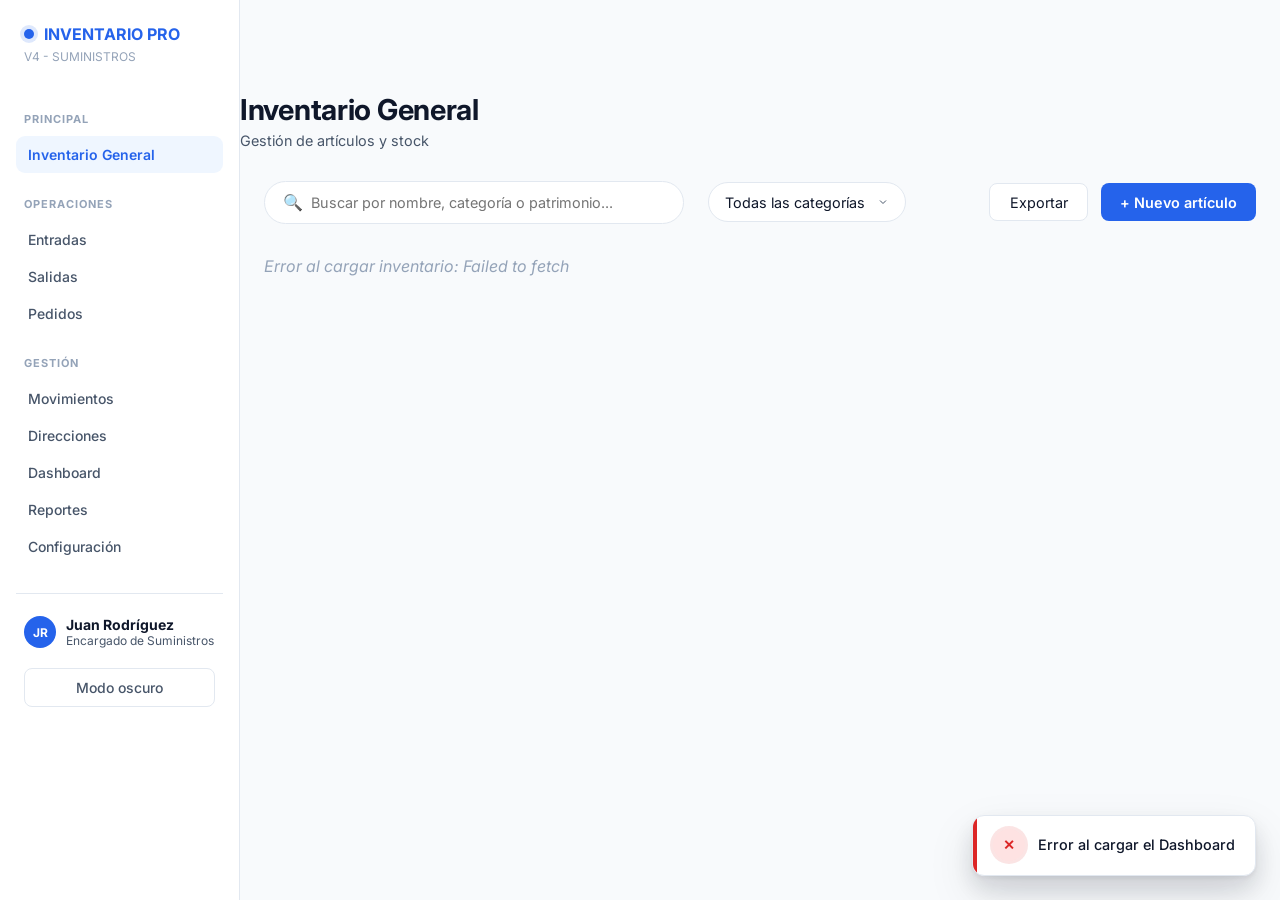
==== frontend/index.html @ d84769f6 "Logica de packs en salidas, pedidos y rediseño del detalle" ====
<!DOCTYPE html>
<html lang="es">
<head>
    <meta charset="UTF-8">
    <meta name="viewport" content="width=device-width, initial-scale=1.0">
    <title>InventarioPro</title>

    <!-- ========================================== -->
    <!-- INVENTARIO PRO — ESTRUCTURA HTML           -->
    <!-- ========================================== -->
    <!-- ÍNDICE DE CONTENIDO:                       -->
    <!-- 01. HEAD — Metadatos, favicon y tema       -->
    <!-- 02. SIDEBAR — Navegación lateral           -->
    <!-- 03. CONTENIDO PRINCIPAL                    -->
    <!-- 04. PÁGINA — Inventario general            -->
    <!-- 05. PÁGINA — Entradas                      -->
    <!-- 06. PÁGINA — Salidas                       -->
    <!-- 07. PÁGINA — Movimientos                   -->
    <!-- 08. PÁGINA — Direcciones                   -->
    <!-- 09. PÁGINA — Dashboard                     -->
    <!-- 10. PÁGINA — Relevamiento                  -->
    <!-- 11. PÁGINA — Pedidos                       -->
    <!-- 12. PÁGINAS — Reportes y configuración     -->
    <!-- 13. TOAST Y CARTEL DE ACCIÓN               -->
    <!-- 14. MODAL — Nueva dirección                -->
    <!-- 15. MODAL — Nuevo artículo                 -->
    <!-- 16. SCRIPTS                                -->
    <!-- ========================================== -->
    
    <!-- ★ Favicon (Cubo con check) -->
    <link rel="icon" href="data:image/svg+xml,<svg xmlns=%22http://www.w3.org/2000/svg%22 viewBox=%220 0 100 100%22><rect width=%22100%22 height=%22100%22 rx=%2220%22 fill=%22%232563eb%22/><path fill=%22%23fff%22 d=%22M50 20l30 17-30 17-30-17zM20 46l27 15.5V87L20 71zM80 46 53 61.5V87l27-16z%22/><path d=%22M41 37l6 6 12-12%22 fill=%22none%22 stroke=%22%232563eb%22 stroke-width=%226%22 stroke-linecap=%22round%22 stroke-linejoin=%22round%22/></svg>">

    <link rel="stylesheet" href="css/style.css">
    <script>
        // Anti-FOUC: aplicar el tema ANTES de que se renderice el body
        (function() {
            try {
                var tema = localStorage.getItem('inventario-tema');
                if (tema !== 'dark' && tema !== 'light') {
                    tema = window.matchMedia('(prefers-color-scheme: dark)').matches ? 'dark' : 'light';
                }
                document.documentElement.setAttribute('data-theme', tema);
            } catch (e) {
                document.documentElement.setAttribute('data-theme', 'light');
            }
        })();
    </script>
    <!-- ═══ MIGAS DE PAN (breadcrumb) — estilos autónomos, usan tus variables si existen ═══ -->
    <style>
        .breadcrumb {
            display: flex;
            align-items: center;
            flex-wrap: wrap;
            gap: 0.45rem;
            font-size: 0.82rem;
            margin-bottom: 0.45rem;
        }
        .breadcrumb a {
            color: var(--accent, #2563eb);
            text-decoration: none;
            font-weight: 600;
            padding: 2px 6px;
            border-radius: 6px;
        }
        .breadcrumb a:hover {
            background: var(--accent-soft, #eff6ff);
            text-decoration: underline;
        }
        .breadcrumb-separador {
            color: var(--text-muted, #94a3b8);
            font-weight: 700;
            user-select: none;
        }
        .breadcrumb-actual {
            color: var(--text-muted, #64748b);
            font-weight: 600;
        }
    </style>
</head>
<body>
<div class="app-layout">

    <!-- ========================================== -->
    <!-- SIDEBAR                                     -->
    <!-- ========================================== -->
    <aside class="sidebar" id="sidebar">
        <div class="sidebar-brand">
            <div class="sidebar-logo">
                <span class="sidebar-logo-dot"></span>
                <span class="sidebar-logo-text">INVENTARIO PRO</span>
            </div>
            <p class="sidebar-version">V4 - SUMINISTROS</p>
        </div>
        <nav class="sidebar-nav">
            <section class="sidebar-nav-group">
                <h2 class="sidebar-section-title">Principal</h2>
                <a href="#" class="sidebar-link is-active" data-page="inventario">Inventario General</a>
            </section>
            <section class="sidebar-nav-group">
                <h2 class="sidebar-section-title">Operaciones</h2>
                <a href="#" class="sidebar-link" data-page="entradas">Entradas</a>
                <a href="#" class="sidebar-link" data-page="salidas">Salidas</a>
                <a href="#" class="sidebar-link" data-page="pedidos">Pedidos</a>
            </section>
            <section class="sidebar-nav-group">
                <h2 class="sidebar-section-title">Gestión</h2>
                <a href="#" class="sidebar-link" data-page="movimientos">Movimientos</a>
                <a href="#" class="sidebar-link" data-page="direcciones">Direcciones</a>
                <a href="#" class="sidebar-link" data-page="dashboard">Dashboard</a>
                <a href="#" class="sidebar-link" data-page="reportes">Reportes</a>
                <a href="#" class="sidebar-link" data-page="configuracion">Configuración</a>
            </section>
        </nav>
        <div class="sidebar-footer">
            <div class="sidebar-user">
                <div class="sidebar-user-avatar">JR</div>
                <div class="sidebar-user-info">
                    <span class="sidebar-user-name">Juan Rodríguez</span>
                    <span class="sidebar-user-role">Encargado de Suministros</span>
                </div>
            </div>
            <button class="theme-toggle" type="button">Modo oscuro</button>
        </div>
    </aside>

    <!-- ========================================== -->
    <!-- CONTENIDO PRINCIPAL                        -->
    <!-- ========================================== -->
    <main class="main-content" style="padding: 0;">

        <!-- ============ PÁGINA: INVENTARIO GENERAL ============ -->
        <div id="pagina-inventario" class="pagina activa">
            <div class="page-header">
                <h1>Inventario General</h1>
                <p class="fecha-hoy">Gestión de artículos y stock</p>
            </div>

            <div style="padding: 0 1.5rem;">
                <div class="toolbar-inventario">
                    <div class="toolbar-left">
                        <div class="buscador-inventario">
                            <span class="icono-buscar">🔍</span>
                            <input type="text" id="inputBusqueda" placeholder="Buscar por nombre, categoría o patrimonio...">
                        </div>
                        <select id="selectUbicacion" class="select-ubicacion">
                            <option value="todos">Todas las categorías</option>
                        </select>
                    </div>
                    <div class="toolbar-right">
                        <button class="btn-exportar" type="button">Exportar</button>
                        <button class="btn-nuevo" type="button">+ Nuevo artículo</button>
                    </div>
                </div>

                <div id="contenedorInventario">
                    <p class="placeholder">Cargando artículos...</p>
                </div>
            </div>
        </div>

        <!-- ============ PÁGINA: ENTRADAS ============ -->
        <div id="pagina-entradas" class="pagina">
            <div class="page-header">
                <div class="breadcrumb">
                    <a href="#" onclick="navegarAPagina('inventario'); return false;">Inventario General</a>
                    <span class="breadcrumb-separador">›</span>
                    <span class="breadcrumb-actual">Entradas</span>
                </div>
                <h1>Entradas de stock</h1>
                <p class="fecha-hoy">Panel de control - <span id="fechaActual"></span></p>
            </div>

            <div class="entradas-wrapper">
                <div class="entradas-form">
                    <h2>Registrar entrada de stock</h2>
                    <form id="formEntrada">
                        <div class="form-group buscador-articulo-group">
                            <label for="inputArticulo">ARTÍCULO *</label>
                            <div class="buscador-wrapper">
                                <input type="text" id="inputArticulo" placeholder="Escribí para buscar..." autocomplete="off" required>
                                <span class="icono-lupa">🔍</span>
                                <ul id="listaArticulosCustom" class="dropdown-lista"></ul>
                            </div>
                            <input type="hidden" id="articuloId" value="">
                        </div>
                        <div class="form-group" id="grupoCantidadEntrada">
                            <div id="avisoPresentacionEntrada" class="aviso-presentacion" hidden>
                                Presentación: <span id="textoPresentacionEntrada"></span>
                            </div>
                            <div class="cantidad-entrada-grid" id="cantidadEntradaGrid">
                                <div id="contenedorPacksEntrada">
                                    <label for="cantidadPacksEntrada" id="labelPacksEntrada">CANTIDAD</label>
                                    <input type="number" id="cantidadPacksEntrada" min="0" value="0">
                                </div>
                                <div>
                                    <label for="cantidadSueltasEntrada">UNIDADES SUELTAS</label>
                                    <input type="number" id="cantidadSueltasEntrada" min="0" value="0">
                                </div>
                            </div>
                            <div id="recuadroCalculoEntrada" class="recuadro-calculo-cantidad">
                                <div class="recuadro-calculo-etiqueta">Total a ingresar al stock</div>
                                <div class="recuadro-calculo-total" id="textoCalculoEntrada">0 unidades</div>
                                <div class="recuadro-calculo-stock" id="textoStockFuturoEntrada">Stock actual: 0 → 0</div>
                            </div>
                            <input type="hidden" id="cantidad" value="0">
                        </div>
                        <div class="form-group">
                            <label for="fechaEntrada">FECHA *</label>
                            <input type="date" id="fechaEntrada" required>
                        </div>
                        <div class="form-group">
    <label for="proveedor">PROVEEDOR</label>
    <input type="text" id="proveedor" placeholder="Nombre del proveedor">
</div>

<div class="form-group">
    <label for="factura">N° FACTURA / REMITO PROVEEDOR</label>
    <input type="text" id="factura" placeholder="Ej: FAC-00234">
</div>

<div class="form-group">
    <label for="tipoCompra">TIPO DE ORDEN DE COMPRA</label>
    <input type="text" id="tipoCompra" placeholder="Ej: Orden de Compra, Compra Directa...">
</div>
                        <div class="form-group">
                            <label for="observaciones">OBSERVACIONES</label>
                            <textarea id="observaciones" rows="3" placeholder="Notas adicionales..."></textarea>
                        </div>
                        <div class="form-group">
                            <label for="registradoPor">REGISTRADO POR *</label>
                            <input type="text" id="registradoPor" value="Samuel Steves" required>
                        </div>
                        <button type="submit" class="btn-submit" id="btnRegistrar">Registrar entrada</button>
                    </form>
                </div>

                <div class="entradas-sidebar">
                    <div class="vista-previa">
                        <h3>Artículo seleccionado</h3>
                        <div id="vistaPreviaContenido">
                            <p class="placeholder">Seleccioná un artículo para ver su stock actual</p>
                        </div>
                    </div>
                    <div class="ultimas-entradas">
                        <h3>Últimas entradas</h3>
                        <div id="ultimasEntradasContenido">
                            <p class="placeholder">Cargando...</p>
                        </div>
                    </div>
                </div>
            </div>
        </div>

        <!-- ============ PÁGINA: SALIDAS ============ -->
        <div id="pagina-salidas" class="pagina">
            <div class="page-header">
                <div class="breadcrumb">
                    <a href="#" onclick="navegarAPagina('inventario'); return false;">Inventario General</a>
                    <span class="breadcrumb-separador">›</span>
                    <span class="breadcrumb-actual">Salidas</span>
                </div>
                <h1>Salidas de stock</h1>
                <p class="fecha-hoy">Panel de control - <span id="fechaActualSalidas"></span></p>
            </div>

            <div class="salidas-wrapper">
                <div class="salidas-form">
                    <h2>Registrar salida de stock</h2>
                    <form id="formSalida">
                        <div class="form-group buscador-articulo-group">
                            <label for="inputArticuloSalida">ARTÍCULO *</label>
                            <div class="buscador-wrapper">
                                <input type="text" id="inputArticuloSalida" placeholder="Escribí para buscar..." autocomplete="off" required>
                                <span class="icono-lupa">🔍</span>
                                <ul id="listaArticulosCustomSalida" class="dropdown-lista"></ul>
                            </div>
                            <input type="hidden" id="articuloIdSalida" value="">
                        </div>
                       <div class="form-group" id="grupoCantidadSalida">
    <div id="avisoPresentacionSalida" class="aviso-presentacion" hidden>
        Stock actual: <span id="textoStockActualSalida"></span>
    </div>
    <label for="cantidadUnidadesSalida">CANTIDAD *</label>
    <div style="display: flex; gap: 0.8rem; align-items: center;">
        <input type="number" id="cantidadUnidadesSalida" min="1" value="1" required style="flex: 1;">
        <select id="selectTipoSalida" style="width: auto; min-width: 120px; display: none;">
            <option value="unidad">Unidades</option>
            <option value="pack" id="optPackSalida">Pack</option>
        </select>
    </div>
    <input type="hidden" id="cantidadSalida" value="1">
</div>
                        <div class="form-group">
                            <label for="fechaSalida">FECHA *</label>
                            <input type="date" id="fechaSalida" required>
                        </div>
                        <div class="form-group">
                            <label for="inputDestinoSalida">DESTINO / DIRECCIÓN *</label>
                            <div class="destino-wrapper">
                                <div class="destino-input-wrapper">
                                    <input type="text" id="inputDestinoSalida" placeholder="Buscar dirección..." autocomplete="off" required>
                                    <span class="icono-lupa">🔍</span>
                                    <ul id="listaDestinosCustom" class="dropdown-lista"></ul>
                                </div>
                                <button type="button" class="btn-agregar-direccion" id="btnAgregarDireccion" title="Agregar nueva dirección">
                                    + Nueva
                                </button>
                            </div>
                            <input type="hidden" id="destinoSalida" value="">
                        </div>
                        <div class="form-group">
                            <label for="facturaSalida">N° NOTA / REMITO</label>
                            <input type="text" id="facturaSalida" placeholder="Ej: NOTA-00234">
                        </div>
                        <div class="form-group">
                            <label for="observacionesSalida">OBSERVACIONES</label>
                            <textarea id="observacionesSalida" rows="3" placeholder="Notas adicionales..."></textarea>
                        </div>
                        <div class="form-group">
                            <label for="registradoPorSalida">REGISTRADO POR *</label>
                            <input type="text" id="registradoPorSalida" value="Samuel Steves" required>
                        </div>
                        <button type="submit" class="btn-submit" id="btnRegistrarSalida">Registrar salida</button>
                    </form>
                </div>

                <div class="salidas-sidebar">
                    <div class="vista-previa">
                        <h3>Artículo seleccionado</h3>
                        <div id="vistaPreviaContenidoSalida">
                            <p class="placeholder">Seleccioná un artículo para ver su stock actual</p>
                        </div>
                    </div>
                    <div class="ultimas-salidas">
                        <h3>Últimas salidas</h3>
                        <div id="ultimasSalidasContenido">
                            <p class="placeholder">Cargando...</p>
                        </div>
                    </div>
                </div>
            </div>
        </div>

        <!-- ============ PÁGINA: MOVIMIENTOS ============ -->
        <div id="pagina-movimientos" class="pagina">
            <div class="page-header">
                <div class="breadcrumb">
                    <a href="#" onclick="navegarAPagina('inventario'); return false;">Inventario General</a>
                    <span class="breadcrumb-separador">›</span>
                    <span class="breadcrumb-actual">Movimientos</span>
                </div>
                <h1>Movimientos</h1>
                <p class="fecha-hoy">Historial de entradas y salidas</p>
            </div>

            <div style="padding: 0 1.5rem;">

                <div class="toolbar-movimientos">
                    <div class="toolbar-left">
                        <div class="buscador-inventario">
                            <span class="icono-buscar">🔍</span>
                            <input type="text" id="inputBusquedaMov" placeholder="Buscar por artículo, proveedor, destino...">
                        </div>
                        <select id="selectTipoMov" class="select-ubicacion">
                            <option value="todos">Todos</option>
                            <option value="Entrada">Entradas</option>
                            <option value="Salida">Salidas</option>
                        </select>
                    </div>
                    <div class="toolbar-right">
                        <button class="btn-exportar" id="btnActualizarMov" type="button">🔄 Actualizar</button>
                    </div>
                </div>

                <div id="contenedorMovimientos">
                    <p class="placeholder">Cargando movimientos...</p>
                </div>
            </div>
        </div>

        <!-- ============ PÁGINA: DIRECCIONES ============ -->
        <div id="pagina-direcciones" class="pagina">
            <div class="page-header">
                <div class="breadcrumb">
                    <a href="#" onclick="navegarAPagina('inventario'); return false;">Inventario General</a>
                    <span class="breadcrumb-separador">›</span>
                    <span class="breadcrumb-actual">Direcciones</span>
                </div>
                <h1>Direcciones</h1>
                <p class="fecha-hoy">Destinos que más reciben - <span id="fechaActualDirecciones"></span></p>
            </div>

            <div style="padding: 0 1.5rem;">

                <div class="toolbar-inventario">
                    <div class="toolbar-left">
                        <div class="buscador-inventario">
                            <span class="icono-buscar">🔍</span>
                            <input type="text" id="inputBusquedaDireccion" placeholder="Buscar dirección...">
                        </div>
                        <select id="selectPeriodoDireccion" class="select-ubicacion">
                            <option value="todo">Todo el historial</option>
                            <option value="30dias">Últimos 30 días</option>
                            <option value="3meses">Últimos 3 meses</option>
                            <option value="6meses">Últimos 6 meses</option>
                            <option value="año">Último año</option>
                        </select>
                    </div>
                </div>

                <div class="estadistica-seccion">
                    <h2 class="estadistica-titulo">Ranking Top 10 direcciones</h2>
                    <div id="contenedorRankingDirecciones">
                        <p class="placeholder">Cargando ranking...</p>
                    </div>
                </div>

                <div class="estadistica-seccion" style="margin-top: 2rem;">
                    <h2 class="estadistica-titulo">Detalle por dirección</h2>
                    <p style="color: var(--text-muted); font-size: 0.85rem; margin-bottom: 1rem;">
                        Hacé clic en una dirección para ver el detalle de los artículos entregados.
                    </p>
                    <div id="contenedorDetalleDirecciones">
                        <p class="placeholder">Seleccioná una dirección del ranking</p>
                    </div>
                </div>

            </div>
        </div>

        <!-- ============ PÁGINA: DASHBOARD ============ -->
        <div id="pagina-dashboard" class="pagina">
            <div class="page-header">
                <div class="breadcrumb">
                    <a href="#" onclick="navegarAPagina('inventario'); return false;">Inventario General</a>
                    <span class="breadcrumb-separador">›</span>
                    <span class="breadcrumb-actual">Dashboard</span>
                </div>
                <h1>Dashboard</h1>
                <p class="fecha-hoy">Panel de control - <span id="fechaActualDashboard"></span></p>
            </div>

            <div style="padding: 0 1.5rem;">

                <div class="dashboard-tarjetas">
                    <div class="dashboard-tarjeta">
                        <div class="dashboard-tarjeta-icono">📦</div>
                        <div class="dashboard-tarjeta-info">
                            <span class="dashboard-tarjeta-label">ARTÍCULOS</span>
                            <span class="dashboard-tarjeta-valor" id="dashTotalArticulos">—</span>
                            <span class="dashboard-tarjeta-sub" id="dashCategorias">—</span>
                        </div>
                    </div>

                    <div class="dashboard-tarjeta">
                        <div class="dashboard-tarjeta-icono">⚠️</div>
                        <div class="dashboard-tarjeta-info">
                            <span class="dashboard-tarjeta-label">STOCK CRÍTICO</span>
                            <span class="dashboard-tarjeta-valor" id="dashCriticos">—</span>
                            <span class="dashboard-tarjeta-sub">Requieren reposición</span>
                        </div>
                    </div>

                    <div class="dashboard-tarjeta">
                        <div class="dashboard-tarjeta-icono">⬆️</div>
                        <div class="dashboard-tarjeta-info">
                            <span class="dashboard-tarjeta-label">ENTRADAS DEL MES</span>
                            <span class="dashboard-tarjeta-valor" id="dashEntradasMes">—</span>
                            <span class="dashboard-tarjeta-sub">Total acumulado</span>
                        </div>
                    </div>

                    <div class="dashboard-tarjeta">
                        <div class="dashboard-tarjeta-icono">⬇️</div>
                        <div class="dashboard-tarjeta-info">
                            <span class="dashboard-tarjeta-label">SALIDAS DEL MES</span>
                            <span class="dashboard-tarjeta-valor" id="dashSalidasMes">—</span>
                            <span class="dashboard-tarjeta-sub">Total acumulado</span>
                        </div>
                    </div>
                </div>

                <div class="estadistica-seccion" style="margin-top: 1.5rem;">
                    <h2 class="estadistica-titulo">Acciones rápidas</h2>
                    <div class="dashboard-acciones">
                        <button class="dashboard-btn-accion" data-nav="entradas">
                            <span class="dashboard-btn-icono">⬆️</span>
                            <span>Nueva entrada</span>
                        </button>
                        <button class="dashboard-btn-accion" data-nav="salidas">
                            <span class="dashboard-btn-icono">⬇️</span>
                            <span>Nueva salida</span>
                        </button>
                        <button class="dashboard-btn-accion" data-nav="pedidos">
                            <span class="dashboard-btn-icono">🛒</span>
                            <span>Nuevo pedido</span>
                        </button>
                        <button class="dashboard-btn-accion" data-nav="relevamiento">
                            <span class="dashboard-btn-icono">📋</span>
                            <span>Relevar</span>
                        </button>
                    </div>
                </div>

                <div class="dashboard-grid-2">
                    <div class="estadistica-seccion">
                        <h2 class="estadistica-titulo">Últimos movimientos del día</h2>
                        <div id="dashUltimosMovimientos">
                            <p class="placeholder">Cargando...</p>
                        </div>
                    </div>

                    <div class="estadistica-seccion">
                        <h2 class="estadistica-titulo">Artículos críticos</h2>
                        <div id="dashArticulosCriticos">
                            <p class="placeholder">Cargando...</p>
                        </div>
                    </div>
                </div>

                <div class="estadistica-seccion" style="margin-top: 1.5rem;">
                    <h2 class="estadistica-titulo">Últimas salidas con remito</h2>
                    <div id="dashSalidasConRemito">
                        <p class="placeholder">Cargando...</p>
                    </div>
                </div>

            </div>
        </div>

        <!-- ============ PÁGINA: RELEVAMIENTO ============ -->
        <div id="pagina-relevamiento" class="pagina">
            <div class="page-header">
                <div class="breadcrumb">
                    <a href="#" onclick="navegarAPagina('inventario'); return false;">Inventario General</a>
                    <span class="breadcrumb-separador">›</span>
                    <span class="breadcrumb-actual">Relevamiento</span>
                </div>
                <h1>Relevamiento de stock</h1>
                <p class="fecha-hoy">Ajuste de inventario físico - <span id="fechaActualRelevamiento"></span></p>
            </div>

            <div class="relevamiento-wrapper">
                <div class="relevamiento-form">
                    <h2>Registrar relevamiento</h2>
                    <form id="formRelevamiento">

                        <div class="form-group buscador-articulo-group">
                            <label for="inputArticuloRelevamiento">ARTÍCULO *</label>
                            <div class="buscador-wrapper">
                                <input type="text" id="inputArticuloRelevamiento" placeholder="Escribí para buscar..." autocomplete="off" required>
                                <span class="icono-lupa">🔍</span>
                                <ul id="listaArticulosCustomRelevamiento" class="dropdown-lista"></ul>
                            </div>
                            <input type="hidden" id="articuloIdRelevamiento" value="">
                        </div>

                        <div class="form-group">
                            <label for="stockSistema">STOCK DEL SISTEMA</label>
                            <input type="text" id="stockSistema" value="—" readonly style="background: var(--bg-hover); cursor: not-allowed;">
                        </div>

                        <div class="form-group">
                            <label for="stockReal">STOCK REAL CONTADO *</label>
                            <input type="number" id="stockReal" min="0" value="" placeholder="Ingresá el stock contado físicamente" required>
                        </div>

                        <div class="form-group">
                            <label for="diferencia">DIFERENCIA</label>
                            <input type="text" id="diferencia" value="—" readonly style="background: var(--bg-hover); cursor: not-allowed; font-weight: 700;">
                        </div>

                        <div class="form-group">
                            <label for="observacionesRelevamiento">OBSERVACIÓN</label>
                            <textarea id="observacionesRelevamiento" rows="3" placeholder="Motivo del ajuste (opcional)..."></textarea>
                        </div>

                        <div class="form-group">
                            <label for="registradoPorRelevamiento">REGISTRADO POR *</label>
                            <input type="text" id="registradoPorRelevamiento" value="Samuel Steves" required>
                        </div>

                        <button type="submit" class="btn-submit" id="btnRegistrarRelevamiento">Registrar relevamiento</button>
                    </form>
                </div>

                <div class="relevamiento-sidebar">
                    <div class="vista-previa">
                        <h3>Artículo seleccionado</h3>
                        <div id="vistaPreviaContenidoRelevamiento">
                            <p class="placeholder">Seleccioná un artículo para ver su stock actual</p>
                        </div>
                    </div>
                </div>
            </div>
        </div>

        <!-- ============ PÁGINA: PEDIDOS ============ -->
        <div id="pagina-pedidos" class="pagina">
            <div class="page-header">
                <div class="breadcrumb">
                    <a href="#" onclick="navegarAPagina('inventario'); return false;">Inventario General</a>
                    <span class="breadcrumb-separador">›</span>
                    <span class="breadcrumb-actual">Pedidos</span>
                </div>
                <h1>Pedidos</h1>
                <p class="fecha-hoy">Gestión de pedidos - <span id="fechaActualPedidos"></span></p>
            </div>
            <div class="pedidos-contenido">
                <div class="pedidos-tabs" role="tablist" aria-label="Secciones de pedidos">
                    <button type="button" class="pedidos-tab" id="tabNuevoPedido" role="tab" aria-selected="false" aria-controls="pedidosTabNuevo" data-tab-pedidos="nuevo">Nuevo pedido</button>
                    <button type="button" class="pedidos-tab activo" id="tabSeguimientoPedidos" role="tab" aria-selected="true" aria-controls="pedidosTabSeguimiento" data-tab-pedidos="seguimiento">Hoja de seguimiento</button>
                </div>

                <section id="pedidosTabNuevo" class="pedidos-tab-panel" role="tabpanel" aria-labelledby="tabNuevoPedido" hidden>
                    <div class="pedidos-grid">
                        <div class="pedidos-form">
                            <h2>Datos del pedido</h2>
                            <form id="formPedido">
                                <div class="form-group buscador-articulo-group">
                                    <label for="inputDireccionPedido">DIRECCIÓN SOLICITANTE *</label>
                                    <div class="buscador-wrapper">
                                        <input type="text" id="inputDireccionPedido" placeholder="Buscar dirección..." autocomplete="off" required>
                                        <span class="icono-lupa">🔍</span>
                                        <ul id="listaDireccionesPedido" class="dropdown-lista"></ul>
                                    </div>
                                    <input type="hidden" id="direccionPedido" value="">
                                </div>
                                <div class="form-group">
                                    <label for="directorPedido">SOLICITADO POR</label>
                                    <input type="text" id="directorPedido" placeholder="Nombre del solicitante">
                                </div>
                                <div class="form-group">
                                    <label for="referenciaPedido">REFERENCIA / MOTIVO</label>
                                    <input type="text" id="referenciaPedido" placeholder="Ej: Reposición mensual">
                                </div>
                                <div class="form-group buscador-articulo-group">
                                    <label for="inputArticuloPedido">AGREGAR ARTÍCULO AL CARRITO</label>
                                    <div class="buscador-wrapper">
                                        <input type="text" id="inputArticuloPedido" placeholder="Buscar artículo..." autocomplete="off">
                                        <span class="icono-lupa">🔍</span>
                                        <ul id="listaArticulosPedido" class="dropdown-lista"></ul>
                                    </div>
                                </div>
                                <div id="carritoPedido" class="carrito-contenedor">
                                    <p class="placeholder">El carrito está vacío. Buscá un artículo arriba para agregarlo.</p>
                                </div>
                                <div class="carrito-resumen">
                                    <div class="carrito-total-bloque">
                                        <span class="carrito-total-label">TOTAL DEL PEDIDO</span>
                                        <strong><span id="carritoTotal">0</span> unidades</strong>
                                    </div>
                                    <button type="submit" class="btn-submit" id="btnConfirmarPedido">Confirmar pedido →</button>
                                </div>
                            </form>
                        </div>
                        <aside class="pedidos-sidebar">
                            <div class="estadistica-seccion">
                                <h2 class="estadistica-titulo">Pedidos recientes</h2>
                                <div id="listaPedidosRecientes">
                                    <p class="placeholder">Cargando pedidos...</p>
                                </div>
                            </div>
                        </aside>
                    </div>
                </section>

                <section id="pedidosTabSeguimiento" class="pedidos-tab-panel" role="tabpanel" aria-labelledby="tabSeguimientoPedidos">
                    <div class="pedidos-resumen-tira" aria-live="polite">
                        <div class="pedidos-resumen-item">
                            <span class="pedidos-resumen-label">PEDIDOS PENDIENTES DE HOY</span>
                            <strong id="pedidosPendientesHoy">0</strong>
                            <span>pedidos</span>
                        </div>
                        <div class="pedidos-resumen-item">
                            <span class="pedidos-resumen-label">A LLEVAR HOY</span>
                            <strong id="pedidosUnidadesHoy">0</strong>
                            <span>unidades</span>
                        </div>
                        <div class="pedidos-resumen-item">
                            <span class="pedidos-resumen-label">CONFIRMADOS HOY</span>
                            <strong id="pedidosConfirmadosHoy">0</strong>
                            <span>pedidos</span>
                        </div>
                    </div>

                    <div class="pedidos-filtros">
                        <div class="pedidos-filtros-fecha" role="group" aria-label="Filtrar por fecha">
                            <button type="button" class="pedidos-chip activo" data-filtro-fecha="hoy">Hoy</button>
                            <button type="button" class="pedidos-chip" data-filtro-fecha="semana">Esta semana</button>
                            <button type="button" class="pedidos-chip" data-filtro-fecha="todos">Todos</button>
                        </div>
                        <div class="pedidos-filtros-estado" role="group" aria-label="Filtrar por estado">
                            <button type="button" class="pedidos-chip pedidos-chip-estado" data-filtro-estado="Pendiente">
                                <span class="pedidos-punto pendiente"></span>Pendientes <strong id="contadorPendientes">0</strong>
                            </button>
                            <button type="button" class="pedidos-chip pedidos-chip-estado" data-filtro-estado="Confirmado">
                                <span class="pedidos-punto confirmado"></span>Confirmados hoy <strong id="contadorConfirmadosHoy">0</strong>
                            </button>
                        </div>
                    </div>

                    <div id="contenedorHojaSeguimiento" class="pedidos-hoja-contenedor">
                        <p class="placeholder">Cargando hoja de seguimiento...</p>
                    </div>
                </section>

                <section id="detallePedidoSeccion" class="estadistica-seccion pedidos-detalle-seccion" hidden>
                    <h2 class="estadistica-titulo">Detalle del pedido</h2>
                    <div id="detallePedido">
                        <p class="placeholder">Seleccioná un pedido para ver el detalle.</p>
                    </div>
                </section>
            </div>
        </div>
        <!-- ★ FIN PEDIDOS -->

        <!-- Otras páginas (placeholder) -->
        <div id="pagina-reportes" class="pagina">
            <div class="page-header"><h1>Reportes</h1><p class="fecha-hoy">Generación</p></div>
            <p class="placeholder" style="padding:1.5rem;">Próximamente.</p>
        </div>
        <div id="pagina-configuracion" class="pagina">
            <div class="page-header"><h1>Configuración</h1><p class="fecha-hoy">Ajustes</p></div>
            <p class="placeholder" style="padding:1.5rem;">Próximamente.</p>
        </div>

    </main>
</div>

<!-- ========================================== -->
<!-- TOAST - NOTIFICACIÓN FLOTANTE              -->
<!-- ========================================== -->
<div id="toast" class="toast" role="alert" aria-live="polite">
    <div class="toast-icono">✓</div>
    <div class="toast-mensaje"></div>
</div>

<!-- ========================================== -->
<!-- CARTEL DE ACCIÓN                            -->
<!-- ========================================== -->
<div id="cartelAccion" class="cartel-accion" role="status" aria-live="polite">
    <div class="cartel-icono" id="cartelIcono">✓</div>
    <div class="cartel-texto">
        <div class="cartel-titulo" id="cartelTitulo"></div>
        <div class="cartel-subtitulo" id="cartelSubtitulo"></div>
    </div>
    <div class="cartel-progreso"></div>
</div>

<!-- ========================================== -->
<!-- MODAL: AGREGAR NUEVA DIRECCIÓN             -->
<!-- ========================================== -->
<div id="modalNuevaDireccion" class="modal-overlay" style="display: none;">
    <div class="modal-contenido">
        <div class="modal-header">
            <h3>Agregar nueva dirección</h3>
            <button type="button" class="modal-cerrar" id="cerrarModalDireccion">✕</button>
        </div>
        <div class="modal-body">
            <div class="form-group">
                <label for="nuevaDireccionNombre">NOMBRE *</label>
                <input type="text" id="nuevaDireccionNombre" placeholder="Ej: Dirección de Sistemas">
            </div>
            <div class="form-group">
                <label for="nuevaDireccionTipo">TIPO</label>
                <select id="nuevaDireccionTipo">
                    <option value="Dirección">Dirección</option>
                    <option value="Dirección Provincial">Dirección Provincial</option>
                    <option value="Dirección General">Dirección General</option>
                    <option value="Subsecretaría">Subsecretaría</option>
                    <option value="Ministerio">Ministerio</option>
                    <option value="Unidad">Unidad</option>
                </select>
            </div>
            <div class="form-group">
                <label for="nuevaDireccionSuperior">DEPENDENCIA SUPERIOR</label>
                <input type="text" id="nuevaDireccionSuperior" placeholder="Ej: Subsecretaría de Transporte Terrestre">
            </div>
            <p class="modal-error" id="modalDireccionError"></p>
        </div>
        <div class="modal-footer">
            <button type="button" class="btn-cancelar" id="cancelarModalDireccion">Cancelar</button>
            <button type="button" class="btn-guardar" id="guardarModalDireccion">Guardar dirección</button>
        </div>
    </div>
</div>

<!-- ========================================== -->
<!-- MODAL: NUEVO ARTÍCULO                      -->
<!-- ========================================== -->
<div id="modalNuevoArticulo" class="modal-overlay" style="display:none;">
    <div class="modal-contenido">
        <div class="modal-header">
            <h3>Nuevo artículo</h3>
            <button type="button" class="modal-cerrar" id="cerrarModalArticulo">✕</button>
        </div>
        <div class="modal-body">
            <!-- Nombre -->
            <div class="form-group">
                <label for="nuevoArtNombre">NOMBRE *</label>
                <input type="text" id="nuevoArtNombre" placeholder="Ej: Libreta A4">
            </div>

            <!-- Categoría + Emoji -->
            <div style="display:grid; grid-template-columns: 2fr 1fr; gap:1rem;">
                <div class="form-group">
                    <label for="nuevoArtCategoria">CATEGORÍA *</label>
                    <input type="text" id="nuevoArtCategoria" placeholder="Ej: Librería" list="listaCategorias">
                    <datalist id="listaCategorias"></datalist>
                </div>
                <div class="form-group">
                    <label for="nuevoArtImagen">EMOJI</label>
                    <input type="text" id="nuevoArtImagen" value="📦" maxlength="8" style="text-align:center; font-size:1.4rem;">
                </div>
            </div>

            <!-- Presentación -->
            <div style="display:grid; grid-template-columns: 2fr 1fr; gap:1rem;">
                <div class="form-group">
                    <label for="nuevoArtUnidad">UNIDAD DE MEDIDA *</label>
                    <select id="nuevoArtUnidad">
                        <option value="Unidad">Unidad</option>
                        <option value="Caja">Caja</option>
                        <option value="Pack">Pack</option>
                        <option value="Resma">Resma</option>
                        <option value="Frasco">Frasco</option>
                        <option value="Docena">Docena</option>
                    </select>
                </div>
                <div class="form-group">
                    <label for="nuevoArtMultiplicador">MULTIPLICADOR *</label>
                    <input type="number" id="nuevoArtMultiplicador" value="1" min="1">
                </div>
            </div>
            <p id="nuevoArtEquivalencia" style="font-size:0.8rem; color:var(--text-muted); margin-top:-0.8rem; margin-bottom:1rem;">
                1 Unidad = 1 unidad
            </p>

            <!-- Cantidad que ingresa (solo en modo entrada) -->
            <div id="nuevoArtBloqueCantidad">
                <div class="form-group">
                    <label for="nuevoArtCantidad">CANTIDAD QUE INGRESA *</label>
                    <div style="display:flex; align-items:center; gap:0.5rem;">
                        <input type="number" id="nuevoArtCantidad" value="1" min="1" style="flex:1;">
                        <span id="nuevoArtCantidadUnidad" style="color:var(--text-muted); font-size:0.9rem;">unidades</span>
                    </div>
                </div>

                <div id="nuevoArtTotalCaja" style="
                    padding: 0.75rem 1rem;
                    background: var(--accent-soft);
                    border-left: 3px solid var(--accent);
                    border-radius: 6px;
                    margin-bottom: 1.25rem;
                    font-size: 0.9rem;
                    color: var(--text);
                ">
                    <strong>📦 Ingresarán 1 unidad</strong>
                </div>
            </div>

            <!-- Stock mínimos -->
            <div style="display:grid; grid-template-columns: 1fr 1fr; gap:1rem;">
                <div class="form-group">
                    <label for="nuevoArtStockMin">STOCK MÍNIMO</label>
                    <input type="number" id="nuevoArtStockMin" value="0" min="0">
                </div>
                <div class="form-group">
                    <label for="nuevoArtStockCritico">STOCK CRÍTICO</label>
                    <input type="number" id="nuevoArtStockCritico" value="0" min="0">
                </div>
            </div>

            <!-- Observaciones -->
            <div class="form-group">
                <label for="nuevoArtObservaciones">OBSERVACIONES</label>
                <textarea id="nuevoArtObservaciones" rows="2" placeholder="Notas (opcional)..."></textarea>
            </div>

            <!-- Aviso de entrada (solo cuando viene de Entradas) -->
            <div id="nuevoArtAvisoEntrada" style="display:none; padding:0.8rem; background:var(--accent-soft); border-left:3px solid var(--accent); border-radius:6px; margin-top:0.5rem;">
                <p style="font-size:0.82rem; color:var(--text-muted); margin:0;">
                    📦 Al guardar también se registrará la entrada al stock.
                </p>
            </div>

            <p class="modal-error" id="nuevoArtError"></p>
        </div>
        <div class="modal-footer">
            <button type="button" class="btn-cancelar" id="cancelarModalArticulo">Cancelar</button>
            <button type="button" class="btn-guardar" id="guardarModalArticulo">Crear artículo</button>
        </div>
    </div>
</div>

<!-- ================ SCRIPTS ================ -->
<script src="js/Config.js"></script>
<script src="js/services/ApiService.js"></script>
<script src="js/services/ArticulosService.js"></script>
<script src="js/sidebar.js"></script>
<script src="js/script.js"></script>

<!-- Respaldo de navegación para las migas: si tu PASO 1 ya definió
     navegarAPagina() en script.js o sidebar.js, este bloque no pisa nada -->
<script>
    if (typeof window.navegarAPagina !== 'function') {
        window.navegarAPagina = function (pagina) {
            var link = document.querySelector('.sidebar-link[data-page="' + pagina + '"]');
            if (link) { link.click(); }
        };
    }
</script>

</body>
</html>
---- frontend/css/style.css ----
/* ============================================================
   INVENTARIO PRO — HOJA DE ESTILOS
   ============================================================
   ÍNDICE DE CONTENIDO:

   01. FUENTE
   02. RESET
   03. VARIABLES — TEMA CLARO (default)
   03b. VARIABLES — TEMA OSCURO
   04. CUERPO
   05. LAYOUT PRINCIPAL (grid sidebar + contenido)
   06. SIDEBAR (navegación lateral + versión colapsada)
   07. TOPBAR (barra superior)
   08. BOTONES GENERALES
   09. CONTENIDO PRINCIPAL Y PÁGINAS
   10. CABECERA DE PÁGINA
   11. ENTRADAS Y SALIDAS — LAYOUT (2 columnas)
   12. PANELES LATERALES
   13. FORMULARIOS
   14. BUSCADOR DE ARTÍCULOS CON DROPDOWN
   15. BADGES
   16. TABLA DE INVENTARIO GENERAL
   17. BOTONES DE ACCIÓN DE LA TABLA
   18. TOOLBAR DE INVENTARIO
   19. BUSCADOR DE INVENTARIO
   20. SELECT DE CATEGORÍAS
   21. BOTONES DE TOOLBAR
   22. MOVIMIENTOS — COLUMNAS PROPORCIONALES
   23. OVERLAY DEL MENÚ (móvil)
   24. UTILIDADES
   25. RESPONSIVE GENERAL (móvil ≤768px)
   26. TOAST — NOTIFICACIONES FLOTANTES
   27. RELEVAMIENTO — LAYOUT (2 columnas)
   28. MENÚ DESPLEGABLE DE ACCIONES
   29. ESTADÍSTICAS — SECCIONES Y TÍTULOS
   30. DIRECCIONES — RANKING TOP 10
   31. DIRECCIONES — DETALLE (acordeón)
   32. FORMULARIO SALIDAS — Campo Destino
   33. MODAL — Agregar nueva dirección
   34. DASHBOARD — Tarjetas y acciones rápidas
   35. PEDIDOS — Layout, carrito, seguimiento
   36. CARTEL DE ACCIÓN — Confirmaciones grandes
   ============================================================ */

/* =========================================
   01. FUENTE
   ========================================= */
@import url('https://fonts.googleapis.com/css2?family=Inter:wght@400;500;600;700;800&display=swap');

/* =========================================
   02. RESET
   ========================================= */
* {
    margin: 0;
    padding: 0;
    box-sizing: border-box;
}

/* =========================================
   03. VARIABLES — TEMA CLARO (default)
   ========================================= */
:root,
[data-theme="light"] {
    --bg: #f8fafc;
    --bg-card: #ffffff;
    --bg-input: #ffffff;
    --bg-hover: #f1f5f9;
    --border: #e2e8f0;
    --text: #0f172a;
    --text-muted: #475569;
    --text-soft: #94a3b8;

    --accent: #2563eb;
    --accent-hover: #1d4ed8;
    --accent-soft: #eff6ff;
    --accent-border: #bfdbfe;

    --sidebar-bg: #ffffff;
    --sidebar-hover: #f1f5f9;
    --sidebar-active: #2563eb;
    --sidebar-active-bg: #eff6ff;
    --sidebar-text: #0f172a;
    --sidebar-text-muted: #475569;
    --sidebar-border: #e2e8f0;
    --sidebar-btn-bg: #ffffff;

    --shadow-sm: 0 1px 2px rgba(15, 23, 42, .04), 0 1px 3px rgba(15, 23, 42, .06);
    --shadow-md: 0 1px 3px rgba(15, 23, 42, .06), 0 4px 12px rgba(15, 23, 42, .05);

    --space-xs: 0.5rem;
    --space-sm: 0.85rem;
    --space-md: 1.5rem;
    --space-lg: 2rem;
    --space-xl: 2.5rem;

    --radius-sm: 8px;
    --radius-md: 12px;
    --radius-lg: 16px;

    --content-max-width: 1400px;
}

/* =========================================
   03b. VARIABLES — TEMA OSCURO
   ========================================= */
[data-theme="dark"] {
    --bg: #0f172a;
    --bg-card: #1e293b;
    --bg-input: #1e293b;
    --bg-hover: #334155;
    --border: #334155;
    --text: #f1f5f9;
    --text-muted: #cbd5e1;
    --text-soft: #94a3b8;

    --accent: #3b82f6;
    --accent-hover: #2563eb;
    --accent-soft: rgba(59, 130, 246, .15);
    --accent-border: rgba(59, 130, 246, .35);

    --sidebar-bg: #1e293b;
    --sidebar-hover: #334155;
    --sidebar-active: #3b82f6;
    --sidebar-active-bg: rgba(59, 130, 246, .15);
    --sidebar-text: #f1f5f9;
    --sidebar-text-muted: #cbd5e1;
    --sidebar-border: #334155;
    --sidebar-btn-bg: #1e293b;

    --shadow-sm: 0 1px 2px rgba(0, 0, 0, .25), 0 1px 3px rgba(0, 0, 0, .35);
    --shadow-md: 0 1px 3px rgba(0, 0, 0, .30), 0 4px 12px rgba(0, 0, 0, .25);
}

/* =========================================
   04. CUERPO
   ========================================= */
body {
    min-height: 100vh;
    font-family: 'Inter', sans-serif;
    background: var(--bg);
    color: var(--text);
    -webkit-font-smoothing: antialiased;
}

/* =========================================
   05. LAYOUT PRINCIPAL
   ========================================= */
.app-layout {
    display: grid;
    grid-template-columns: 240px minmax(0, 1fr);
    grid-template-rows: 92px minmax(0, 1fr);
    grid-template-areas: 'sidebar topbar' 'sidebar main';
    min-height: 100vh;
    transition: grid-template-columns 0.3s ease;
}

.app-layout.sidebar-collapsed {
    grid-template-columns: 70px minmax(0, 1fr);
}

/* =========================================
   06. SIDEBAR
   ========================================= */
.sidebar {
    grid-area: sidebar;
    position: sticky;
    top: 0;
    display: flex;
    flex-direction: column;
    gap: 28px;
    height: 100vh;
    padding: 24px 16px;
    background: var(--sidebar-bg);
    border-right: 1px solid var(--sidebar-border);
    transition: background-color 0.3s, transform 0.3s ease, margin-left 0.3s ease;
}

.sidebar.hidden {
    transform: translateX(-100%);
    margin-left: -240px;
}

.sidebar-logo {
    display: flex;
    align-items: center;
    gap: 10px;
    padding: 0 8px;
}

.sidebar-logo-dot {
    width: 10px;
    height: 10px;
    border-radius: 50%;
    background: var(--accent);
    box-shadow: 0 0 0 4px rgba(37, 99, 235, .15);
    flex-shrink: 0;
}

.sidebar-logo-text {
    font-size: 16px;
    font-weight: 700;
    color: var(--accent);
    white-space: nowrap;
}

.sidebar-version {
    color: var(--text-soft);
    font-size: 12px;
    margin-top: 5px;
    padding: 0 8px;
}

.sidebar-section-title {
    color: var(--text-soft);
    font-size: 11px;
    font-weight: 700;
    text-transform: uppercase;
    letter-spacing: 1px;
    padding: 20px 8px 10px 8px;
    margin: 0;
    white-space: nowrap;
}

.sidebar-nav {
    display: flex;
    flex-direction: column;
    gap: 4px;
    overflow-y: auto;
}

.sidebar-link {
    display: flex;
    align-items: center;
    gap: 12px;
    padding: 10px 12px;
    color: var(--sidebar-text-muted);
    border-radius: 9px;
    font-size: 14px;
    font-weight: 500;
    text-decoration: none;
    white-space: nowrap;
    transition: background 0.2s, color 0.2s;
}

.sidebar-link:hover {
    background: var(--sidebar-hover);
    color: var(--text);
}

.sidebar-link.is-active {
    background: var(--sidebar-active-bg);
    color: var(--accent);
    font-weight: 600;
}

.sidebar-footer {
    padding-top: 12px;
    border-top: 1px solid var(--sidebar-border);
}

.sidebar-user {
    display: flex;
    align-items: center;
    gap: 10px;
    padding: 10px 8px;
}

.sidebar-user-avatar {
    display: flex;
    align-items: center;
    justify-content: center;
    width: 32px;
    height: 32px;
    background: var(--accent);
    color: #ffffff;
    border-radius: 50%;
    font-weight: 700;
    font-size: 12px;
    flex-shrink: 0;
}

.sidebar-user-info {
    display: flex;
    flex-direction: column;
    min-width: 0;
}

.sidebar-user-name {
    font-size: 14px;
    font-weight: 700;
    color: var(--sidebar-text);
    white-space: nowrap;
}

.sidebar-user-role {
    font-size: 12px;
    color: var(--sidebar-text-muted);
    white-space: nowrap;
}

.theme-toggle {
    width: calc(100% - 16px);
    margin: 10px 8px;
    background: var(--sidebar-btn-bg);
    border: 1px solid var(--sidebar-border);
    color: var(--sidebar-text-muted);
    border-radius: 8px;
    padding: 10px 15px;
    display: flex;
    align-items: center;
    justify-content: center;
    gap: 10px;
    cursor: pointer;
    font-weight: 500;
    font-size: 14px;
    font-family: inherit;
    transition: background 0.2s;
}

.theme-toggle:hover {
    background: var(--sidebar-hover);
}

/* Sidebar — versión colapsada (desktop) */
.sidebar.collapsed {
    width: 70px;
    padding: 24px 8px;
}

.sidebar.collapsed .sidebar-logo-text,
.sidebar.collapsed .sidebar-version,
.sidebar.collapsed .sidebar-section-title,
.sidebar.collapsed .sidebar-user-name,
.sidebar.collapsed .sidebar-user-role,
.sidebar.collapsed .theme-toggle span {
    display: none;
}

.sidebar.collapsed .sidebar-logo,
.sidebar.collapsed .sidebar-link,
.sidebar.collapsed .sidebar-user,
.sidebar.collapsed .theme-toggle {
    justify-content: center;
    padding-left: 0;
    padding-right: 0;
    text-align: center;
}

.sidebar.collapsed .sidebar-logo {
    padding: 0;
}

.sidebar.collapsed .theme-toggle {
    width: 100%;
    margin: 10px 0;
}

.sidebar.collapsed .sidebar-link span,
.sidebar.collapsed .sidebar-link {
    font-size: 0 !important;
    padding: 12px 0 !important;
    justify-content: center !important;
}

.sidebar.collapsed .sidebar-link {
    width: 100%;
    display: flex;
    align-items: center;
}

.sidebar.collapsed .sidebar-link svg {
    margin: 0 auto;
    display: block;
}

.sidebar.collapsed .sidebar-user-info,
.sidebar.collapsed .theme-toggle span {
    display: none !important;
}

.sidebar .topbar-menu-btn {
    align-self: flex-end;
    margin: -6px 0 -18px;
}

.sidebar.collapsed .topbar-menu-btn {
    align-self: center;
    margin: 0;
}

/* =========================================
   07. TOPBAR
   ========================================= */
.topbar {
    grid-area: topbar;
    position: sticky;
    top: 0;
    z-index: 10;
    display: flex;
    align-items: center;
    gap: 24px;
    padding: 12px 32px;
    background: var(--bg-card);
    border-bottom: 1px solid var(--border);
}

.topbar-menu-btn {
    display: inline-flex !important;
    align-items: center;
    justify-content: center;
    padding: 8px;
    color: var(--text-muted);
    background: none;
    border: 0;
    border-radius: 8px;
    cursor: pointer;
    transition: background 0.2s, color 0.2s;
}

.topbar-menu-btn:hover {
    background: var(--bg-hover);
    color: var(--text);
}

.topbar-title h1 {
    color: var(--text);
    font-size: 17px;
    font-weight: 600;
}

.topbar-title p {
    margin-top: 2px;
    color: var(--text-muted);
    font-size: 12px;
}

.topbar-actions {
    display: flex;
    gap: 10px;
    margin-left: auto;
}

/* =========================================
   08. BOTONES GENERALES
   ========================================= */
.btn {
    padding: 9px 16px;
    border: 1px solid transparent;
    border-radius: 8px;
    font-weight: 500;
    font-size: 13px;
    font-family: inherit;
    cursor: pointer;
    transition: 0.2s;
}

.btn-ghost {
    color: var(--text-muted);
    background: var(--bg-card);
    border-color: var(--border);
}

.btn-ghost:hover {
    color: var(--accent);
    border-color: var(--accent-border);
    background: var(--accent-soft);
}

.btn-primary,
.btn-submit {
    color: #ffffff;
    background: var(--accent);
    border: none;
    border-radius: 8px;
}

.btn-primary:hover,
.btn-submit:hover {
    background: var(--accent-hover);
}

.btn-submit {
    padding: 0.7rem 1.5rem;
    font-weight: 600;
    cursor: pointer;
    width: 100%;
    font-size: 1rem;
    font-family: inherit;
    transition: background 0.2s;
}

.btn-submit:disabled {
    opacity: 0.5;
    cursor: not-allowed;
}

/* =========================================
   09. CONTENIDO PRINCIPAL Y PÁGINAS
   ========================================= */
.main-content {
    grid-area: main;
    padding: var(--space-lg) var(--space-xl);
    width: 100%;
    max-width: 100%;
    overflow-y: auto;
}

.pagina { display: none; }

.pagina.activa {
    display: block;
    max-width: var(--content-max-width);
    margin: 0 auto;
}

/* =========================================
   10. CABECERA DE PÁGINA
   ========================================= */
.page-header {
    margin-bottom: var(--space-lg);
}

.page-header h1 {
    font-size: 1.8rem;
    color: var(--text);
    margin-bottom: 0.3rem;
    font-weight: 700;
    letter-spacing: -0.01em;
}

.page-header .fecha-hoy {
    color: var(--text-muted);
    font-size: 0.9rem;
}

/* =========================================
   11. ENTRADAS Y SALIDAS — LAYOUT
   ========================================= */
.entradas-wrapper,
.salidas-wrapper {
    display: grid;
    grid-template-columns: 2fr 1fr;
    gap: var(--space-lg);
    max-width: 100%;
}

@media (max-width: 992px) {
    .entradas-wrapper,
    .salidas-wrapper {
        grid-template-columns: 1fr;
    }
}

.entradas-form,
.salidas-form {
    background: var(--bg-card);
    padding: var(--space-lg);
    border-radius: var(--radius-lg);
    border: 1px solid var(--border);
    box-shadow: var(--shadow-md);
}

.entradas-form h2,
.salidas-form h2 {
    font-size: 1.5rem;
    font-weight: 700;
    margin-bottom: 1.8rem;
    color: var(--text);
}

.entradas-sidebar,
.salidas-sidebar {
    display: flex;
    flex-direction: column;
    gap: var(--space-md);
}

/* =========================================
   12. PANELES LATERALES
   ========================================= */
.vista-previa,
.ultimas-entradas,
.ultimas-salidas {
    background: var(--bg-card);
    padding: var(--space-md);
    border-radius: var(--radius-lg);
    border: 1px solid var(--border);
    box-shadow: var(--shadow-sm);
}

.vista-previa h3,
.ultimas-entradas h3,
.ultimas-salidas h3 {
    font-size: 0.9rem;
    font-weight: 600;
    color: var(--text-muted);
    margin-bottom: 1rem;
}

.articulo-preview .nombre {
    font-size: 1.3rem;
    font-weight: 700;
    color: var(--text);
}

.articulo-preview .stock-grande {
    font-size: 2.8rem;
    font-weight: 800;
    color: var(--text);
    line-height: 1.2;
}

.articulo-preview .detalle {
    display: flex;
    flex-wrap: wrap;
    align-items: center;
    gap: 0.8rem;
    margin-top: 0.8rem;
}

.lista-entradas,
.lista-salidas {
    list-style: none;
    padding: 0;
    margin: 0;
}

.lista-entradas li,
.lista-salidas li {
    padding: var(--space-sm) 0;
    border-bottom: 1px solid var(--border);
    display: flex;
    flex-direction: column;
    gap: 0.25rem;
}

.lista-entradas li:last-child,
.lista-salidas li:last-child {
    border-bottom: none;
}

.lista-entradas .item-nombre,
.lista-salidas .item-nombre {
    font-weight: 600;
    color: var(--text);
}

.lista-entradas .item-detalle,
.lista-salidas .item-detalle {
    font-size: 0.85rem;
    color: var(--text-muted);
}

.lista-entradas .item-cantidad { font-weight: 700; color: #16a34a; }
.lista-salidas .item-cantidad { font-weight: 700; color: #dc2626; }

/* Cantidades por presentación */
.aviso-presentacion {
    margin-bottom: 12px;
    padding: 9px 12px;
    border-radius: 8px;
    background: var(--accent-soft);
    color: var(--accent);
    font-size: 0.85rem;
    font-weight: 500;
}

.cantidad-entrada-grid {
    position: relative;
    display: grid;
    grid-template-columns: 1fr 1fr;
    align-items: start;
    gap: 14px;
}

.cantidad-entrada-grid:not(.unidad-simple)::after {
    position: absolute;
    top: 43px;
    left: calc(50% - 4px);
    content: '+';
    color: var(--text-muted);
    font-size: 1.1rem;
    font-weight: 700;
    line-height: 1;
}

.cantidad-entrada-grid.unidad-simple {
    grid-template-columns: 1fr;
}

#grupoCantidadEntrada .cantidad-entrada-grid label {
    color: var(--text);
    font-size: 0.75rem;
    font-weight: 700;
}

#grupoCantidadEntrada .cantidad-entrada-grid input {
    min-height: 42px;
    padding: 0.6rem 0.75rem;
    border-radius: 8px;
    font-size: 1.05rem;
    font-weight: 700;
}

#contenedorPacksEntrada:not([hidden])::after,
.cantidad-entrada-grid > div:last-child::after {
    display: block;
    margin-top: 6px;
    color: var(--text-muted);
    font-size: 0.72rem;
    font-weight: 400;
    line-height: 1.25;
}

#contenedorPacksEntrada:not([hidden])::after {
    content: 'Cerradas, sin abrir';
}

.cantidad-entrada-grid > div:last-child::after {
    content: 'Sueltas, de cajas rotas o abiertas';
}

.recuadro-calculo-cantidad {
    margin-top: 16px;
    padding: 16px;
    border: 1px solid var(--accent);
    border-radius: 10px;
    background: var(--accent-soft);
}

.recuadro-calculo-etiqueta {
    color: var(--accent);
    font-size: 0.72rem;
    font-weight: 700;
    text-transform: uppercase;
    letter-spacing: 0.5px;
}

.recuadro-calculo-total {
    margin-top: 0.5rem;
    color: var(--text);
    font-size: 1.15rem;
    font-weight: 600;
    line-height: 1.3;
}

.recuadro-calculo-total .numero-grande {
    color: var(--accent);
    font-size: 2.4rem;
    font-weight: 800;
}

.recuadro-calculo-stock {
    margin-top: 14px;
    padding-top: 12px;
    border-top: 1px solid var(--accent-border);
    color: var(--text-muted);
    font-size: 0.85rem;
}

/* =========================================
   13. FORMULARIOS
   ========================================= */
.form-group {
    margin-bottom: 1.2rem;
}

.form-group label {
    display: block;
    font-weight: 600;
    font-size: 0.75rem;
    text-transform: uppercase;
    letter-spacing: 0.5px;
    color: var(--text-muted);
    margin-bottom: 0.4rem;
}

.form-group input,
.form-group select,
.form-group textarea {
    width: 100%;
    padding: 0.7rem 1rem;
    background: var(--bg-input);
    border: 1px solid var(--border);
    border-radius: 10px;
    color: var(--text);
    font-size: 0.95rem;
    font-family: inherit;
    box-sizing: border-box;
    transition: border-color 0.2s, box-shadow 0.2s;
}

.form-group input:focus,
.form-group select:focus,
.form-group textarea:focus {
    outline: none;
    border-color: var(--accent);
    box-shadow: 0 0 0 3px rgba(37, 99, 235, .12);
}

.form-group textarea { resize: vertical; }

/* =========================================
   14. BUSCADOR DE ARTÍCULOS CON DROPDOWN
   ========================================= */
.buscador-articulo-group .buscador-wrapper {
    position: relative;
}

.buscador-articulo-group .buscador-wrapper input {
    padding-right: 2.5rem;
}

.buscador-wrapper .icono-lupa {
    position: absolute;
    right: 10px;
    top: 50%;
    transform: translateY(-50%);
    color: var(--text-soft);
    pointer-events: none;
}

.dropdown-lista {
    position: absolute;
    top: calc(100% + 4px);
    left: 0;
    width: 100%;
    max-height: 200px;
    overflow-y: auto;
    background: var(--bg-card);
    border: 1px solid var(--border);
    border-radius: 8px;
    box-shadow: var(--shadow-md);
    list-style: none;
    padding: 0;
    margin: 0;
    z-index: 1000;
    display: none;
}

.dropdown-lista.visible { display: block; }

.dropdown-lista li {
    padding: 0.6rem 0.8rem;
    cursor: pointer;
    color: var(--text);
    border-bottom: 1px solid var(--border);
    transition: background 0.15s;
}

.dropdown-lista li:last-child { border-bottom: none; }

.dropdown-lista li:hover,
.dropdown-lista li.seleccionado {
    background: var(--accent-soft);
    color: var(--accent);
}

.dropdown-lista li .id-articulo {
    color: var(--text-muted);
    font-size: 0.75rem;
    margin-left: 0.5rem;
}

/* =========================================
   15. BADGES
   ========================================= */
.badge {
    padding: 0.35rem 0.8rem;
    border-radius: 999px;
    font-size: 0.72rem;
    font-weight: 700;
    text-transform: uppercase;
    letter-spacing: 0.4px;
    display: inline-block;
    line-height: 1.3;
    border: 1px solid transparent;
}

.badge-disponible {
    background: #dcfce7;
    color: #15803d;
    border-color: #bbf7d0;
}

.badge-sin-stock {
    background: #fee2e2;
    color: #b91c1c;
    border-color: #fecaca;
}

.badge-critico {
    background: #ffedd5;
    color: #c2410c;
    border-color: #fed7aa;
}

.badge-bajo {
    background: #fef3c7;
    color: #b45309;
    border-color: #fde68a;
}

.badge-categoria {
    background: var(--bg-hover);
    color: var(--text-muted);
    padding: 0.35rem 0.9rem;
    border-radius: 999px;
    font-size: 0.78rem;
    font-weight: 600;
    display: inline-block;
    border: 1px solid var(--border);
}

/* =========================================
   16. TABLA DE INVENTARIO GENERAL
   ========================================= */
.inventario-tabla-wrapper {
    background: var(--bg-card);
    border: 1px solid var(--border);
    border-radius: var(--radius-md);
    box-shadow: var(--shadow-md);
    margin: var(--space-md) 0;
    overflow-x: auto;
    width: 100%;
}

.inventario-tabla {
    width: 100%;
    min-width: 700px;
    border-collapse: separate;
    border-spacing: 0;
    background: transparent;
}

.inventario-tabla th,
.inventario-tabla td {
    padding: 1rem 1.3rem;
    text-align: left;
    border-bottom: 1px solid var(--border);
    color: var(--text);
    font-size: 0.9rem;
    vertical-align: middle;
}

.inventario-tabla th {
    background: var(--bg-hover);
    font-weight: 700;
    text-transform: uppercase;
    font-size: 0.72rem;
    letter-spacing: 0.6px;
    color: var(--text-muted);
    border-bottom: 1px solid var(--border);
    white-space: nowrap;
}

.inventario-tabla tbody tr { transition: background-color 0.15s ease; }
.inventario-tabla tbody tr:hover td { background: var(--bg-hover); }
.inventario-tabla tbody tr:last-child td { border-bottom: none; }

.inventario-tabla thead th:first-child { border-top-left-radius: 10px; }
.inventario-tabla thead th:last-child { border-top-right-radius: 10px; }
.inventario-tabla tbody tr:last-child td:first-child { border-bottom-left-radius: 10px; }
.inventario-tabla tbody tr:last-child td:last-child { border-bottom-right-radius: 10px; }

.articulo-celda {
    display: flex;
    align-items: center;
    gap: 0.85rem;
    min-width: 200px;
}

.articulo-imagen {
    display: flex;
    align-items: center;
    justify-content: center;
    width: 46px;
    height: 46px;
    border-radius: 10px;
    overflow: hidden;
    background: var(--bg-hover);
    border: 1px solid var(--border);
    flex-shrink: 0;
    transition: background 0.2s, border-color 0.2s;
}

.articulo-imagen:hover {
    background: var(--accent-soft);
    border-color: var(--accent-border);
}

.articulo-imagen img {
    display: block;
    width: 100%;
    height: 100%;
    object-fit: cover;
}

.articulo-imagen-placeholder {
    width: 100%;
    height: 100%;
    display: flex;
    align-items: center;
    justify-content: center;
    font-size: 1.25rem;
    color: var(--text-soft);
}

.articulo-info {
    display: flex;
    flex-direction: column;
    min-width: 0;
}

.articulo-nombre {
    font-weight: 600;
    color: var(--text);
    line-height: 1.35;
}

.articulo-meta {
    font-size: 0.75rem;
    color: var(--text-muted);
}

.emoji-articulo {
    font-size: 1.6rem;
    line-height: 1;
    display: flex;
    align-items: center;
    justify-content: center;
    width: 100%;
    height: 100%;
    user-select: none;
    -webkit-font-smoothing: antialiased;
    text-rendering: optimizeLegibility;
}

.inventario-tabla-wrapper::-webkit-scrollbar { height: 8px; }
.inventario-tabla-wrapper::-webkit-scrollbar-track { background: transparent; }
.inventario-tabla-wrapper::-webkit-scrollbar-thumb {
    background: var(--border);
    border-radius: 999px;
}

/* =========================================
   17. BOTONES DE ACCIÓN DE LA TABLA
   ========================================= */
.btn-accion {
    width: 34px;
    height: 34px;
    display: inline-flex;
    align-items: center;
    justify-content: center;
    padding: 0;
    background: var(--bg-card);
    border: 1px solid var(--border);
    color: var(--text-muted);
    border-radius: var(--radius-sm);
    cursor: pointer;
    font-size: 1rem;
    transition: all 0.2s;
}

.btn-accion:hover {
    background: var(--accent-soft);
    color: var(--accent);
    border-color: var(--accent);
    box-shadow: 0 2px 6px rgba(37, 99, 235, .15);
    transform: translateY(-1px);
}

.btn-accion:focus-visible {
    outline: none;
    box-shadow: 0 0 0 3px rgba(37, 99, 235, .25);
}

.btn-accion:active {
    transform: translateY(0);
}

/* =========================================
   18. TOOLBAR DE INVENTARIO
   ========================================= */
.toolbar-inventario {
    display: flex;
    justify-content: space-between;
    align-items: center;
    gap: var(--space-md);
    margin-bottom: var(--space-lg);
    flex-wrap: wrap;
}

.toolbar-left {
    display: flex;
    gap: var(--space-md);
    align-items: center;
    flex-wrap: wrap;
}

/* =========================================
   19. BUSCADOR DE INVENTARIO
   ========================================= */
.buscador-inventario {
    position: relative;
    display: flex;
    align-items: center;
    background: var(--bg-card);
    border: 1px solid var(--border);
    border-radius: 999px;
    padding: 0.65rem 1.1rem;
    width: 420px;
    max-width: 100%;
    overflow: hidden;
    transition: box-shadow 0.3s ease, border-color 0.3s ease;
}

.buscador-inventario::before {
    content: '';
    position: absolute;
    top: 0;
    left: -100%;
    width: 60%;
    height: 100%;
    background: linear-gradient(
        90deg,
        transparent,
        rgba(37, 99, 235, 0.12),
        rgba(37, 99, 235, 0.25),
        rgba(37, 99, 235, 0.12),
        transparent
    );
    animation: brillo-buscador 3s ease-in-out infinite;
    pointer-events: none;
    z-index: 1;
}

@keyframes brillo-buscador {
    0%   { left: -100%; }
    50%  { left: 100%; }
    100% { left: 100%; }
}

.buscador-inventario input {
    position: relative;
    z-index: 2;
    border: none;
    outline: none;
    background: transparent;
    width: 100%;
    color: var(--text);
    font-size: 0.9rem;
    font-family: inherit;
}

.buscador-inventario .icono-buscar {
    position: relative;
    z-index: 2;
    color: var(--text-soft);
    margin-right: 0.5rem;
}

.buscador-inventario:focus-within {
    border-color: var(--accent);
    box-shadow: 0 0 0 3px rgba(37, 99, 235, .12),
                0 0 20px rgba(37, 99, 235, .18);
}

/* =========================================
   20. SELECT DE CATEGORÍAS
   ========================================= */
.select-ubicacion {
    padding: 0.65rem 2.5rem 0.65rem 1rem;
    border: 1px solid var(--border);
    border-radius: 999px;
    background: var(--bg-card);
    color: var(--text);
    font-size: 0.9rem;
    font-family: inherit;
    cursor: pointer;
    appearance: none;
    background-image: url("data:image/svg+xml,%3Csvg xmlns='http://www.w3.org/2000/svg' width='12' height='12' viewBox='0 0 24 24' fill='none' stroke='%23475569' stroke-width='2'%3E%3Cpolyline points='6 9 12 15 18 9'%3E%3C/polyline%3E%3C/svg%3E");
    background-repeat: no-repeat;
    background-position: right 1rem center;
    transition: border-color 0.2s, box-shadow 0.2s;
}

.select-ubicacion:focus {
    outline: none;
    border-color: var(--accent);
    box-shadow: 0 0 0 3px rgba(37, 99, 235, .12);
}

/* =========================================
   21. BOTONES DE TOOLBAR
   ========================================= */
.toolbar-right { display: flex; gap: 0.8rem; }

.btn-exportar {
    padding: 0.6rem 1.2rem;
    border: 1px solid var(--border);
    background: var(--bg-card);
    color: var(--text);
    border-radius: 8px;
    cursor: pointer;
    font-size: 0.9rem;
    font-family: inherit;
    transition: all 0.2s;
}

.btn-exportar:hover {
    border-color: var(--accent);
    color: var(--accent);
}

.btn-nuevo {
    padding: 0.6rem 1.2rem;
    border: none;
    background: var(--accent);
    color: white;
    border-radius: 8px;
    cursor: pointer;
    font-size: 0.9rem;
    font-weight: 600;
    font-family: inherit;
    transition: background 0.2s;
}

.btn-nuevo:hover { background: var(--accent-hover); }

/* =========================================
   22. MOVIMIENTOS — COLUMNAS PROPORCIONALES
   ========================================= */
#pagina-movimientos .inventario-tabla-wrapper {
    width: 100%;
    max-width: 100%;
    margin-left: auto;
    margin-right: auto;
}

#pagina-movimientos .inventario-tabla {
    min-width: 100%;
    width: 100%;
    table-layout: fixed;
}

#pagina-movimientos .inventario-tabla th {
    padding: 0.85rem 1.1rem;
}

#pagina-movimientos .inventario-tabla td {
    padding: 0.95rem 1.1rem;
    overflow: hidden;
    text-overflow: ellipsis;
}

#pagina-movimientos .inventario-tabla th:nth-child(1),
#pagina-movimientos .inventario-tabla td:nth-child(1) {
    white-space: nowrap;
    width: 15%;
}

#pagina-movimientos .inventario-tabla th:nth-child(2),
#pagina-movimientos .inventario-tabla td:nth-child(2) {
    width: 10%;
}

#pagina-movimientos .inventario-tabla th:nth-child(3),
#pagina-movimientos .inventario-tabla td:nth-child(3) {
    width: 25%;
}

#pagina-movimientos .inventario-tabla th:nth-child(4),
#pagina-movimientos .inventario-tabla td:nth-child(4) {
    width: 10%;
    text-align: center;
}

#pagina-movimientos .inventario-tabla th:nth-child(5),
#pagina-movimientos .inventario-tabla td:nth-child(5) {
    width: 18%;
}

#pagina-movimientos .inventario-tabla th:nth-child(6),
#pagina-movimientos .inventario-tabla td:nth-child(6) {
    width: 22%;
}

/* =========================================
   23. OVERLAY DEL MENÚ (móvil)
   ========================================= */
.sidebar-overlay {
    display: none;
    position: fixed;
    inset: 0;
    background: rgba(15, 23, 42, 0.4);
    z-index: 999;
}

.sidebar-overlay.show { display: block; }

/* =========================================
   24. UTILIDADES
   ========================================= */
.placeholder {
    color: var(--text-soft);
    font-style: italic;
}

/* =========================================
   25. RESPONSIVE GENERAL (móvil ≤768px)
   ========================================= */
@media (max-width: 768px) {
    .app-layout {
        grid-template-columns: 1fr;
        grid-template-rows: auto minmax(0, 1fr);
        grid-template-areas: 'topbar' 'main';
    }

    .sidebar {
        position: fixed;
        top: 0;
        left: 0;
        width: 260px;
        z-index: 1000;
        transform: translateX(-100%);
        transition: transform 0.3s ease;
        box-shadow: 0 0 40px rgba(15, 23, 42, 0.15);
    }

    .sidebar.open { transform: translateX(0); }
    .sidebar.hidden { transform: translateX(-100%); margin-left: 0; }

    .topbar { gap: 16px; padding: 12px 20px; }
    .main-content { padding: var(--space-md); }

    .inventario-tabla th,
    .inventario-tabla td { padding: 0.7rem 0.8rem; }

    #pagina-movimientos .inventario-tabla {
        table-layout: auto;
    }

    .articulo-imagen { width: 38px; height: 38px; }
    .articulo-celda { min-width: 160px; }

    .toolbar-inventario { flex-direction: column; align-items: stretch; }
    .buscador-inventario { width: 100%; }
    .toolbar-right { justify-content: space-between; }

    .entradas-wrapper,
    .salidas-wrapper {
        grid-template-columns: 1fr;
        gap: 1rem;
    }

    .entradas-form,
    .salidas-form { padding: 1.2rem; }
}

/* =========================================
   26. TOAST — NOTIFICACIONES FLOTANTES
   ========================================= */
:root {
    --toast-success: #16a34a;
    --toast-success-bg: #dcfce7;
    --toast-error: #dc2626;
    --toast-error-bg: #fee2e2;

    --toast-shadow:
        0 2px 4px rgba(15, 23, 42, .06),
        0 12px 24px rgba(15, 23, 42, .12),
        0 20px 48px rgba(15, 23, 42, .10);
}

[data-theme="dark"] {
    --toast-shadow:
        0 2px 4px rgba(0, 0, 0, .35),
        0 12px 24px rgba(0, 0, 0, .45),
        0 20px 48px rgba(0, 0, 0, .35);
}

.toast {
    position: fixed;
    right: 24px;
    bottom: 24px;
    bottom: calc(24px + env(safe-area-inset-bottom, 0px));
    z-index: 1200;

    display: flex;
    align-items: center;
    gap: 0.8rem;

    min-width: 280px;
    max-width: 380px;
    padding: var(--space-sm) 1.25rem;

    background: var(--bg-card);
    border: 1px solid var(--border);
    border-radius: var(--radius-md);
    box-shadow: var(--toast-shadow);
    overflow: hidden;

    opacity: 0;
    transform: translateY(20px) scale(0.97);
    pointer-events: none;

    transition:
        opacity 0.25s ease,
        transform 0.3s cubic-bezier(0.4, 0, 1, 1);
}

.toast.visible {
    opacity: 1;
    transform: translateY(0) scale(1);
    pointer-events: auto;

    transition:
        opacity 0.35s ease-out,
        transform 0.45s cubic-bezier(0.16, 1, 0.3, 1);
}

.toast::before {
    content: '';
    position: absolute;
    left: 0;
    top: 0;
    bottom: 0;
    width: 4px;
    background: var(--toast-success);
}

.toast-error::before {
    background: var(--toast-error);
}

.toast-icono {
    display: flex;
    align-items: center;
    justify-content: center;
    flex-shrink: 0;

    width: 32px;
    height: 32px;
    border-radius: 50%;

    font-size: 0.875rem;
    font-weight: 800;
    line-height: 1;

    background: var(--toast-success-bg);
    color: var(--toast-success);
    box-shadow: 0 0 0 3px rgba(22, 163, 74, 0.12);
}

.toast-error .toast-icono {
    background: var(--toast-error-bg);
    color: var(--toast-error);
    box-shadow: 0 0 0 3px rgba(220, 38, 38, 0.12);
}

.toast-mensaje {
    font-size: 0.9rem;
    font-weight: 500;
    line-height: 1.45;
    color: var(--text);
    overflow-wrap: anywhere;
}

.toast::after {
    content: '';
    position: absolute;
    left: 0;
    bottom: 0;
    width: 100%;
    height: 3px;
    background: var(--toast-success);
    transform: scaleX(0);
    transform-origin: left;
}

.toast-error::after {
    background: var(--toast-error);
}

.toast.visible::after {
    animation: toast-progreso 3s linear forwards;
}

@keyframes toast-progreso {
    from { transform: scaleX(1); }
    to   { transform: scaleX(0); }
}

@media (max-width: 768px) {
    .toast {
        left: 16px;
        right: 16px;
        bottom: 16px;
        bottom: calc(16px + env(safe-area-inset-bottom, 0px));
        min-width: 0;
        max-width: none;
    }
}

@media (prefers-reduced-motion: reduce) {
    .toast,
    .toast.visible {
        transition: opacity 0.2s ease;
        transform: none;
    }

    .toast.visible::after {
        animation: none;
    }
}

/* =========================================
   27. RELEVAMIENTO — LAYOUT
   ========================================= */
.relevamiento-wrapper {
    display: grid;
    grid-template-columns: 2fr 1fr;
    gap: var(--space-lg);
    max-width: 100%;
}

@media (max-width: 992px) {
    .relevamiento-wrapper {
        grid-template-columns: 1fr;
    }
}

.relevamiento-form {
    background: var(--bg-card);
    padding: var(--space-lg);
    border-radius: var(--radius-lg);
    border: 1px solid var(--border);
    box-shadow: var(--shadow-md);
}

.relevamiento-form h2 {
    font-size: 1.5rem;
    font-weight: 700;
    margin-bottom: 1.8rem;
    color: var(--text);
}

.relevamiento-sidebar {
    display: flex;
    flex-direction: column;
    gap: var(--space-md);
}

@media (max-width: 768px) {
    .relevamiento-wrapper {
        gap: 1rem;
    }
    .relevamiento-form {
        padding: 1.2rem;
    }
}

/* =========================================
   28. MENÚ DESPLEGABLE DE ACCIONES
   ========================================= */
.acciones-celda {
    position: relative;
    display: inline-block;
}

.btn-menu {
    font-size: 0.9rem;
    line-height: 1;
    color: var(--text-muted);
    border-color: var(--border);
}

.btn-menu:hover {
    background: var(--accent-soft);
    color: var(--accent);
    border-color: var(--accent);
}

.menu-desplegable {
    position: absolute;
    top: calc(100% + 4px);
    right: 0;
    min-width: 180px;
    background: var(--bg-card);
    border: 1px solid var(--border);
    border-radius: 10px;
    box-shadow: var(--shadow-md);
    padding: 0.4rem;
    z-index: 100;
    display: none;
}

.menu-desplegable.visible {
    display: block;
}

.menu-item {
    display: flex;
    align-items: center;
    gap: 0.6rem;
    width: 100%;
    padding: 0.6rem 0.8rem;
    background: transparent;
    border: none;
    border-radius: 6px;
    cursor: pointer;
    font-size: 0.9rem;
    font-family: inherit;
    color: var(--text);
    text-align: left;
    transition: background 0.15s;
}

.menu-item:hover {
    background: var(--accent-soft);
    color: var(--accent);
}

.menu-item-icono {
    font-size: 1rem;
    line-height: 1;
}

.menu-item-texto {
    font-weight: 500;
}

/* =========================================
   29. ESTADÍSTICAS — SECCIONES Y TÍTULOS
   ========================================= */
.estadistica-seccion {
    background: var(--bg-card);
    border: 1px solid var(--border);
    border-radius: var(--radius-md);
    padding: var(--space-md);
    box-shadow: var(--shadow-sm);
}

.estadistica-titulo {
    font-size: 1.1rem;
    font-weight: 700;
    color: var(--text);
    margin-bottom: 1rem;
    padding-bottom: 0.5rem;
    border-bottom: 1px solid var(--border);
}

/* =========================================
   30. DIRECCIONES — RANKING TOP 10
   ========================================= */
.ranking-tabla {
    width: 100%;
    border-collapse: separate;
    border-spacing: 0;
}

.ranking-tabla thead th {
    text-align: left;
    padding: 0.6rem 1rem;
    font-size: 0.72rem;
    font-weight: 700;
    text-transform: uppercase;
    letter-spacing: 0.5px;
    color: var(--text-muted);
    border-bottom: 1px solid var(--border);
    background: var(--bg-hover);
}

.ranking-tabla thead th:first-child { border-top-left-radius: 8px; }
.ranking-tabla thead th:last-child { border-top-right-radius: 8px; }

.ranking-tabla tbody tr {
    cursor: pointer;
    transition: background 0.15s;
}

.ranking-tabla tbody tr:hover {
    background: var(--bg-hover);
}

.ranking-tabla tbody tr.activo {
    background: var(--accent-soft);
    box-shadow: inset 3px 0 0 0 var(--accent);
}

.ranking-tabla tbody td {
    padding: 0.75rem 1rem;
    border-bottom: 1px solid var(--border);
    color: var(--text);
    font-size: 0.9rem;
    vertical-align: middle;
}

.ranking-tabla tbody tr:last-child td {
    border-bottom: none;
}

.ranking-numero {
    display: inline-flex;
    align-items: center;
    justify-content: center;
    width: 26px;
    height: 26px;
    border-radius: 50%;
    background: var(--bg-hover);
    color: var(--text-muted);
    font-weight: 700;
    font-size: 0.75rem;
}

.ranking-tabla tbody tr:nth-child(1) .ranking-numero {
    background: #fef3c7;
    color: #b45309;
}

.ranking-tabla tbody tr:nth-child(2) .ranking-numero {
    background: #e5e7eb;
    color: #4b5563;
}

.ranking-tabla tbody tr:nth-child(3) .ranking-numero {
    background: #fed7aa;
    color: #c2410c;
}

.ranking-barra-wrapper {
    display: flex;
    align-items: center;
    gap: 0.8rem;
}

.ranking-barra {
    flex: 1;
    height: 8px;
    background: var(--bg-hover);
    border-radius: 999px;
    overflow: hidden;
    min-width: 80px;
}

.ranking-barra-relleno {
    height: 100%;
    background: linear-gradient(90deg, #3b82f6, #2563eb);
    border-radius: 999px;
    transition: width 0.4s ease;
}

.ranking-valor {
    font-weight: 700;
    color: var(--text);
    font-variant-numeric: tabular-nums;
    min-width: 60px;
    text-align: right;
}

/* =========================================
   31. DIRECCIONES — DETALLE (acordeón)
   ========================================= */
.detalle-direccion {
    border: 1px solid var(--border);
    border-radius: var(--radius-md);
    overflow: hidden;
    margin-bottom: 0.75rem;
}

.detalle-direccion-header {
    display: flex;
    align-items: center;
    justify-content: space-between;
    padding: 0.9rem 1.2rem;
    background: var(--bg-card);
    cursor: pointer;
    transition: background 0.15s;
    user-select: none;
}

.detalle-direccion-header:hover {
    background: var(--bg-hover);
}

.detalle-direccion-header.activo {
    background: var(--accent-soft);
    border-bottom: 1px solid var(--border);
}

.detalle-direccion-nombre {
    display: flex;
    align-items: center;
    gap: 0.8rem;
    font-weight: 600;
    color: var(--text);
}

.detalle-direccion-flecha {
    color: var(--text-muted);
    font-size: 0.8rem;
    transition: transform 0.2s;
}

.detalle-direccion-header.activo .detalle-direccion-flecha {
    transform: rotate(90deg);
}

.detalle-direccion-total {
    font-size: 0.85rem;
    color: var(--text-muted);
    font-weight: 500;
}

.detalle-direccion-body {
    display: none;
    padding: 0;
    background: var(--bg);
}

.detalle-direccion-body.visible {
    display: block;
}

.detalle-articulo-tabla {
    width: 100%;
    border-collapse: collapse;
}

.detalle-articulo-tabla th {
    text-align: left;
    padding: 0.6rem 1.2rem;
    font-size: 0.7rem;
    font-weight: 700;
    text-transform: uppercase;
    letter-spacing: 0.5px;
    color: var(--text-muted);
    border-bottom: 1px solid var(--border);
    background: var(--bg-hover);
}

.detalle-articulo-tabla td {
    padding: 0.6rem 1.2rem;
    font-size: 0.85rem;
    color: var(--text);
    border-bottom: 1px solid var(--border);
}

.detalle-articulo-tabla tr:last-child td {
    border-bottom: none;
}

/* =========================================
   32. FORMULARIO SALIDAS — Campo Destino
   ========================================= */
.destino-wrapper {
    display: flex;
    gap: 0.6rem;
    align-items: flex-start;
}

.destino-input-wrapper {
    position: relative;
    flex: 1;
}

.destino-input-wrapper input {
    width: 100%;
    padding-right: 2.5rem;
}

.destino-input-wrapper .icono-lupa {
    position: absolute;
    right: 10px;
    top: 50%;
    transform: translateY(-50%);
    color: var(--text-soft);
    pointer-events: none;
}

.btn-agregar-direccion {
    display: inline-flex;
    align-items: center;
    justify-content: center;
    padding: 0.7rem 1rem;
    background: var(--bg-card);
    border: 1px solid var(--border);
    color: var(--text-muted);
    border-radius: 10px;
    font-size: 0.85rem;
    font-weight: 600;
    font-family: inherit;
    cursor: pointer;
    white-space: nowrap;
    transition: all 0.2s;
    height: fit-content;
}

.btn-agregar-direccion:hover {
    background: var(--accent-soft);
    color: var(--accent);
    border-color: var(--accent);
}

/* =========================================
   33. MODAL — Agregar nueva dirección
   ========================================= */
.modal-overlay {
    position: fixed;
    inset: 0;
    background: rgba(15, 23, 42, 0.5);
    z-index: 2000;
    display: flex;
    align-items: center;
    justify-content: center;
    padding: 1rem;
    animation: fadeIn 0.2s ease;
}

@keyframes fadeIn {
    from { opacity: 0; }
    to   { opacity: 1; }
}

.modal-contenido {
    background: var(--bg-card);
    border: 1px solid var(--border);
    border-radius: 16px;
    box-shadow: 0 20px 60px rgba(15, 23, 42, 0.25);
    width: 100%;
    max-width: 500px;
    max-height: 90vh;
    overflow-y: auto;
    animation: slideUp 0.25s ease;
}

@keyframes slideUp {
    from { transform: translateY(20px); opacity: 0; }
    to   { transform: translateY(0); opacity: 1; }
}

.modal-header {
    display: flex;
    align-items: center;
    justify-content: space-between;
    padding: 1.2rem 1.5rem;
    border-bottom: 1px solid var(--border);
}

.modal-header h3 {
    font-size: 1.1rem;
    font-weight: 700;
    color: var(--text);
    margin: 0;
}

.modal-cerrar {
    display: inline-flex;
    align-items: center;
    justify-content: center;
    width: 30px;
    height: 30px;
    border: none;
    background: transparent;
    color: var(--text-muted);
    font-size: 1rem;
    cursor: pointer;
    border-radius: 6px;
    transition: background 0.15s, color 0.15s;
}

.modal-cerrar:hover {
    background: var(--bg-hover);
    color: var(--text);
}

.modal-body {
    padding: 1.5rem;
}

.modal-body .form-group:last-child {
    margin-bottom: 0;
}

.modal-footer {
    display: flex;
    justify-content: flex-end;
    gap: 0.6rem;
    padding: 1rem 1.5rem;
    border-top: 1px solid var(--border);
    background: var(--bg);
    border-bottom-left-radius: 16px;
    border-bottom-right-radius: 16px;
}

.btn-cancelar {
    padding: 0.6rem 1.2rem;
    background: var(--bg-card);
    border: 1px solid var(--border);
    color: var(--text);
    border-radius: 8px;
    font-size: 0.9rem;
    font-family: inherit;
    cursor: pointer;
    transition: all 0.15s;
}

.btn-cancelar:hover {
    background: var(--bg-hover);
}

.btn-guardar {
    padding: 0.6rem 1.2rem;
    background: var(--accent);
    border: none;
    color: white;
    border-radius: 8px;
    font-size: 0.9rem;
    font-weight: 600;
    font-family: inherit;
    cursor: pointer;
    transition: background 0.15s;
}

.btn-guardar:hover {
    background: var(--accent-hover);
}

.btn-guardar:disabled {
    opacity: 0.5;
    cursor: not-allowed;
}

.modal-error {
    color: #dc2626;
    font-size: 0.85rem;
    margin-top: 0.5rem;
    min-height: 1rem;
}

/* =========================================
   34. DASHBOARD
   ========================================= */
.dashboard-tarjetas {
    display: grid;
    grid-template-columns: repeat(4, 1fr);
    gap: 1rem;
    margin-bottom: 0;
}

@media (max-width: 992px) {
    .dashboard-tarjetas {
        grid-template-columns: repeat(2, 1fr);
    }
}

@media (max-width: 600px) {
    .dashboard-tarjetas {
        grid-template-columns: 1fr;
    }
}

.dashboard-tarjeta {
    display: flex;
    align-items: flex-start;
    gap: 1rem;
    background: var(--bg-card);
    border: 1px solid var(--border);
    border-radius: var(--radius-md);
    padding: 1.2rem;
    box-shadow: var(--shadow-sm);
    transition: transform 0.15s, box-shadow 0.15s;
}

.dashboard-tarjeta:hover {
    transform: translateY(-2px);
    box-shadow: var(--shadow-md);
}

.dashboard-tarjeta-icono {
    display: flex;
    align-items: center;
    justify-content: center;
    width: 44px;
    height: 44px;
    border-radius: 12px;
    background: var(--accent-soft);
    font-size: 1.4rem;
    flex-shrink: 0;
}

.dashboard-tarjeta-info {
    display: flex;
    flex-direction: column;
    gap: 0.15rem;
    min-width: 0;
}

.dashboard-tarjeta-label {
    font-size: 0.7rem;
    font-weight: 700;
    text-transform: uppercase;
    letter-spacing: 0.5px;
    color: var(--text-muted);
}

.dashboard-tarjeta-valor {
    font-size: 1.8rem;
    font-weight: 800;
    color: var(--text);
    line-height: 1.1;
    font-variant-numeric: tabular-nums;
}

.dashboard-tarjeta-sub {
    font-size: 0.8rem;
    color: var(--text-muted);
}

.dashboard-acciones {
    display: grid;
    grid-template-columns: repeat(4, 1fr);
    gap: 0.8rem;
}

@media (max-width: 768px) {
    .dashboard-acciones {
        grid-template-columns: repeat(2, 1fr);
    }
}

.dashboard-btn-accion {
    display: flex;
    flex-direction: column;
    align-items: center;
    justify-content: center;
    gap: 0.5rem;
    padding: 1rem;
    background: var(--bg-card);
    border: 1px solid var(--border);
    border-radius: var(--radius-md);
    color: var(--text);
    font-family: inherit;
    font-size: 0.85rem;
    font-weight: 600;
    cursor: pointer;
    transition: all 0.2s;
}

.dashboard-btn-accion:hover {
    background: var(--accent-soft);
    border-color: var(--accent);
    color: var(--accent);
    transform: translateY(-2px);
    box-shadow: 0 4px 12px rgba(37, 99, 235, 0.12);
}

.dashboard-btn-icono {
    font-size: 1.5rem;
    line-height: 1;
}

.dashboard-grid-2 {
    display: grid;
    grid-template-columns: 1fr 1fr;
    gap: 1.5rem;
    margin-top: 1.5rem;
}

@media (max-width: 992px) {
    .dashboard-grid-2 {
        grid-template-columns: 1fr;
    }
}

.dash-mov-lista {
    list-style: none;
    padding: 0;
    margin: 0;
}

.dash-mov-lista li {
    display: flex;
    align-items: center;
    gap: 0.8rem;
    padding: 0.7rem 0;
    border-bottom: 1px solid var(--border);
}

.dash-mov-lista li:last-child {
    border-bottom: none;
}

.dash-mov-icono {
    display: flex;
    align-items: center;
    justify-content: center;
    width: 32px;
    height: 32px;
    border-radius: 8px;
    font-size: 0.9rem;
    flex-shrink: 0;
}

.dash-mov-icono.entrada {
    background: #dcfce7;
    color: #16a34a;
}

.dash-mov-icono.salida {
    background: #fee2e2;
    color: #dc2626;
}

.dash-mov-info {
    flex: 1;
    min-width: 0;
}

.dash-mov-nombre {
    font-weight: 600;
    color: var(--text);
    font-size: 0.9rem;
    white-space: nowrap;
    overflow: hidden;
    text-overflow: ellipsis;
}

.dash-mov-detalle {
    font-size: 0.75rem;
    color: var(--text-muted);
}

.dash-mov-cantidad {
    font-weight: 700;
    font-size: 0.9rem;
    flex-shrink: 0;
}

.dash-mov-cantidad.entrada {
    color: #16a34a;
}

.dash-mov-cantidad.salida {
    color: #dc2626;
}

.dash-critico-lista {
    list-style: none;
    padding: 0;
    margin: 0;
}

.dash-critico-lista li {
    display: flex;
    align-items: center;
    justify-content: space-between;
    gap: 0.8rem;
    padding: 0.7rem 0;
    border-bottom: 1px solid var(--border);
}

.dash-critico-lista li:last-child {
    border-bottom: none;
}

.dash-critico-nombre {
    font-weight: 600;
    color: var(--text);
    font-size: 0.9rem;
    white-space: nowrap;
    overflow: hidden;
    text-overflow: ellipsis;
    flex: 1;
    min-width: 0;
}

.dash-critico-badge {
    padding: 0.2rem 0.6rem;
    border-radius: 999px;
    font-size: 0.7rem;
    font-weight: 700;
    text-transform: uppercase;
    flex-shrink: 0;
}

.dash-critico-badge.sin-stock {
    background: #fee2e2;
    color: #b91c1c;
}

.dash-critico-badge.critico {
    background: #ffedd5;
    color: #c2410c;
}

.dash-remito-tabla {
    width: 100%;
    border-collapse: separate;
    border-spacing: 0;
}

.dash-remito-tabla th {
    text-align: left;
    padding: 0.6rem 0.8rem;
    font-size: 0.7rem;
    font-weight: 700;
    text-transform: uppercase;
    letter-spacing: 0.5px;
    color: var(--text-muted);
    border-bottom: 1px solid var(--border);
    background: var(--bg-hover);
}

.dash-remito-tabla td {
    padding: 0.7rem 0.8rem;
    font-size: 0.85rem;
    color: var(--text);
    border-bottom: 1px solid var(--border);
}

.dash-remito-tabla tr:last-child td {
    border-bottom: none;
}

/* =========================================
   35. PEDIDOS — Layout, carrito, seguimiento
   ========================================= */
.pedidos-contenido { padding: 0 1.5rem 1.5rem; }

.pedidos-tabs {
    display: flex;
    gap: .5rem;
    border-bottom: 1px solid var(--border);
    margin-bottom: 1.25rem;
}

.pedidos-tab {
    border: 0;
    border-bottom: 3px solid transparent;
    background: transparent;
    color: var(--text-muted);
    padding: .85rem 1.1rem;
    font: inherit;
    font-weight: 700;
    cursor: pointer;
}

.pedidos-tab:hover,
.pedidos-tab.activo { color: var(--accent); }
.pedidos-tab.activo { border-bottom-color: var(--accent); }

.pedidos-tab-panel[hidden],
#detallePedidoSeccion[hidden] { display: none !important; }

.pedidos-grid {
    display: grid;
    grid-template-columns: minmax(0, 1.8fr) minmax(280px, .9fr);
    gap: 1.25rem;
    align-items: start;
}

.pedidos-form,
.pedidos-sidebar .estadistica-seccion,
.pedidos-detalle-seccion {
    background: var(--bg-card);
    border: 1px solid var(--border);
    border-radius: 14px;
    padding: 1.25rem;
    box-shadow: var(--shadow-sm);
}

.pedidos-form h2 {
    margin: 0 0 1.25rem;
    color: var(--text);
    font-size: 1.15rem;
}

.pedidos-sidebar { min-width: 0; }
.pedidos-sidebar .estadistica-titulo { margin-top: 0; }

.pedidos-resumen-tira {
    display: grid;
    grid-template-columns: repeat(3, minmax(0,1fr));
    gap: 1rem;
    padding: 1rem;
    background: var(--bg-card);
    border: 1px solid var(--border);
    border-radius: 14px;
    box-shadow: var(--shadow-sm);
}

.pedidos-resumen-item {
    display: flex;
    flex-direction: column;
    gap: .25rem;
    padding: .25rem .75rem;
    border-right: 1px solid var(--border);
    color: var(--text-muted);
    font-size: .8rem;
}

.pedidos-resumen-item:last-child { border-right: 0; }

.pedidos-resumen-item strong {
    color: var(--text);
    font-size: 1.8rem;
    line-height: 1.1;
    font-variant-numeric: tabular-nums;
}

.pedidos-resumen-label {
    font-size: .68rem;
    font-weight: 800;
    letter-spacing: .06em;
}

.pedidos-filtros {
    display: flex;
    flex-wrap: wrap;
    justify-content: space-between;
    align-items: center;
    gap: .75rem;
    margin: 1rem 0;
}

.pedidos-filtros-fecha,
.pedidos-filtros-estado {
    display: flex;
    flex-wrap: wrap;
    gap: .5rem;
}

.pedidos-chip {
    display: inline-flex;
    align-items: center;
    gap: .45rem;
    border: 1px solid var(--border);
    border-radius: 999px;
    background: var(--bg-card);
    color: var(--text-muted);
    padding: .5rem .8rem;
    font: inherit;
    font-size: .8rem;
    font-weight: 700;
    cursor: pointer;
    transition: .15s ease;
}

.pedidos-chip:hover,
.pedidos-chip.activo {
    color: var(--accent);
    border-color: var(--accent);
    background: var(--bg-hover);
}

.pedidos-chip strong { color: var(--text); }

.pedidos-punto {
    width: .5rem;
    height: .5rem;
    border-radius: 50%;
    background: #f59e0b;
}

.pedidos-punto.confirmado { background: #16a34a; }

.pedidos-hoja-contenedor {
    display: flex;
    flex-direction: column;
    gap: 1rem;
}

.pedidos-grupo-dia {
    overflow: hidden;
    background: var(--bg-card);
    border: 1px solid var(--border);
    border-radius: 14px;
}

.pedidos-grupo-titulo {
    margin: 0;
    padding: .85rem 1rem;
    background: var(--bg-hover);
    color: var(--text);
    font-size: .85rem;
    font-weight: 800;
    letter-spacing: .04em;
}

.pedidos-tabla-seguimiento {
    width: 100%;
    border-collapse: collapse;
}

.pedidos-tabla-seguimiento th {
    padding: .7rem .75rem;
    color: var(--text-muted);
    text-align: left;
    font-size: .67rem;
    letter-spacing: .06em;
    white-space: nowrap;
}

.pedidos-tabla-seguimiento td {
    padding: .75rem;
    border-top: 1px solid var(--border);
    color: var(--text);
    font-size: .82rem;
    vertical-align: middle;
}

.pedidos-tabla-seguimiento tr:hover td { background: var(--bg-hover); }

.pedidos-direccion { display: block; font-weight: 750; }

.pedidos-codigo,
.pedidos-items-resumen,
.pedidos-fecha-hora,
.pedidos-unidades-label {
    display: block;
    margin-top: .2rem;
    color: var(--text-muted);
    font-size: .7rem;
}

.pedidos-items-resumen {
    max-width: 250px;
    line-height: 1.45;
}

.pedidos-unidades {
    display: block;
    font-size: 1.05rem;
    font-weight: 800;
    font-variant-numeric: tabular-nums;
}

.badge-estado.pendiente {
    display: inline-flex;
    padding: .28rem .6rem;
    border-radius: 999px;
    background: #fef3c7;
    color: #b45309;
    font-size: .7rem;
    font-weight: 800;
}

.badge-estado.confirmado {
    display: inline-flex;
    padding: .28rem .6rem;
    border-radius: 999px;
    background: #dcfce7;
    color: #15803d;
    font-size: .7rem;
    font-weight: 800;
}

.pedidos-acciones { display: flex; gap: .35rem; }

.pedidos-acciones-icono {
    display: inline-flex;
    width: 2.2rem;
    height: 2.2rem;
    align-items: center;
    justify-content: center;
    border: 1px solid var(--border);
    border-radius: 8px;
    background: var(--bg-card);
    color: var(--text);
    cursor: pointer;
    font-size: 1rem;
}

.pedidos-acciones-icono:hover {
    background: var(--bg-hover);
    border-color: var(--accent);
}

.pedido-card {
    position: relative;
    padding: .85rem .75rem;
    border-bottom: 1px solid var(--border);
    cursor: pointer;
    transition: background .15s ease;
}

.pedido-card:last-child { border-bottom: 0; }

.pedido-card:hover,
.pedido-card.activo { background: var(--bg-hover); }

.pedido-card-titulo {
    display: block;
    padding-right: 4.2rem;
    color: var(--accent);
    font-weight: 750;
}

.pedido-card-id {
    position: absolute;
    top: .8rem;
    right: .7rem;
    padding: .2rem .4rem;
    border-radius: 6px;
    background: var(--bg-hover);
    color: var(--text-muted);
    font-size: .65rem;
    font-weight: 700;
}

.pedido-card-subtitulo,
.pedido-card-meta {
    display: block;
    margin-top: .3rem;
    color: var(--text-muted);
    font-size: .72rem;
}

.pedido-card-footer {
    display: flex;
    align-items: center;
    justify-content: space-between;
    gap: .5rem;
    margin-top: .55rem;
}

.carrito-item {
    display: grid;
    grid-template-columns: auto minmax(0,1fr) auto auto;
    align-items: center;
    gap: .7rem;
    padding: .8rem .35rem;
    border-bottom: 1px solid var(--border);
}

.carrito-item:last-child { border-bottom: 0; }

.carrito-item-emoji { font-size: 1.4rem; }

.carrito-item-nombre {
    color: var(--text);
    font-weight: 700;
}

.carrito-item-stock {
    display: block;
    margin-top: .2rem;
    color: var(--text-muted);
    font-size: .7rem;
}

.carrito-stepper {
    display: inline-flex;
    align-items: center;
    gap: .4rem;
}

.carrito-cantidad-valor {
    min-width: 1.8rem;
    text-align: center;
    color: var(--text);
    font-weight: 800;
    font-variant-numeric: tabular-nums;
}

.carrito-btn-stepper,
.carrito-btn-quitar {
    display: inline-flex;
    width: 2.5rem;
    height: 2.5rem;
    align-items: center;
    justify-content: center;
    border: 1px solid var(--border);
    border-radius: 9px;
    background: var(--bg-card);
    color: var(--text);
    font: inherit;
    font-size: 1.1rem;
    font-weight: 700;
    cursor: pointer;
}

.carrito-btn-stepper:hover {
    border-color: var(--accent);
    color: var(--accent);
}

.carrito-btn-quitar {
    color: #dc2626;
    font-size: 1rem;
}

.carrito-btn-quitar:hover {
    background: #fef2f2;
    border-color: #fecaca;
}

.carrito-total-bloque {
    display: flex;
    flex-direction: column;
    gap: .25rem;
}

.carrito-total-label {
    color: var(--text-muted);
    font-size: .68rem !important;
    font-weight: 800;
    letter-spacing: .06em;
}

.carrito-total-bloque strong {
    color: var(--text);
    font-size: 1.55rem;
}

.carrito-resumen {
    display: flex;
    align-items: flex-end;
    justify-content: space-between;
    gap: 1rem;
    margin-top: 1rem;
}

.carrito-resumen .btn-submit {
    width: auto;
    min-height: 3rem;
    background: var(--accent);
}

.pedidos-detalle-seccion { margin-top: 1rem; }

@media (max-width: 1050px) {
    .pedidos-tabla-seguimiento { min-width: 850px; }
    .pedidos-grupo-dia { overflow-x: auto; }
}

@media (max-width: 760px) {
    .pedidos-contenido { padding: 0 1rem 1rem; }
    .pedidos-grid { grid-template-columns: 1fr; }
    .pedidos-resumen-tira {
        grid-template-columns: 1fr;
        gap: .35rem;
    }
    .pedidos-resumen-item {
        flex-direction: row;
        align-items: baseline;
        gap: .5rem;
        border-right: 0;
        border-bottom: 1px solid var(--border);
        padding: .65rem .25rem;
    }
    .pedidos-resumen-item:last-child { border-bottom: 0; }
    .pedidos-resumen-item strong {
        margin-left: auto;
        font-size: 1.35rem;
    }
    .pedidos-filtros {
        align-items: stretch;
        flex-direction: column;
    }
    .carrito-item {
        grid-template-columns: auto minmax(0,1fr) auto auto;
        gap: .45rem;
    }
    .carrito-item-stock { grid-column: 2; }
    .carrito-stepper { grid-column: 3; grid-row: 1 / span 2; }
    .carrito-btn-quitar { grid-column: 4; grid-row: 1 / span 2; }
    .carrito-resumen {
        align-items: stretch;
        flex-direction: column;
    }
    .carrito-resumen .btn-submit { width: 100%; }
}

/* =========================================
   36. CARTEL DE ACCIÓN — Confirmaciones grandes
   ========================================= */
:root {
    --cartel-exito: #16a34a;
    --cartel-exito-bg: #dcfce7;
    --cartel-peligro: #dc2626;
    --cartel-peligro-bg: #fee2e2;
    --cartel-info: #2563eb;
    --cartel-info-bg: #eff6ff;
    --cartel-aviso: #ea580c;
    --cartel-aviso-bg: #ffedd5;
    --cartel-shadow:
        0 2px 4px rgba(15, 23, 42, .06),
        0 12px 24px rgba(15, 23, 42, .12),
        0 20px 48px rgba(15, 23, 42, .10);
}

[data-theme="dark"] {
    --cartel-exito-bg: rgba(22, 163, 74, 0.18);
    --cartel-peligro-bg: rgba(220, 38, 38, 0.18);
    --cartel-info-bg: rgba(59, 130, 246, 0.18);
    --cartel-aviso-bg: rgba(234, 88, 12, 0.18);
    --cartel-shadow:
        0 2px 4px rgba(0, 0, 0, .35),
        0 12px 24px rgba(0, 0, 0, .45),
        0 20px 48px rgba(0, 0, 0, .35);
}

.cartel-accion {
    position: fixed;
    left: 50%;
    bottom: 32px;
    transform: translate(-50%, 20px);
    z-index: 1300;

    display: flex;
    align-items: center;
    gap: 1rem;

    width: max-content;
    max-width: 480px;
    padding: 1.1rem 2rem 1.3rem 1.5rem;

    background: var(--bg-card);
    border: 1px solid var(--border);
    border-left: 4px solid var(--cartel-exito);
    border-radius: var(--radius-md);
    box-shadow: var(--cartel-shadow);
    overflow: hidden;

    opacity: 0;
    pointer-events: none;

    transition:
        opacity 0.25s ease,
        transform 0.3s cubic-bezier(0.4, 0, 1, 1);
}

.cartel-accion.visible {
    opacity: 1;
    transform: translate(-50%, 0);
    pointer-events: auto;

    transition:
        opacity 0.35s ease-out,
        transform 0.45s cubic-bezier(0.16, 1, 0.3, 1);
}

.cartel-icono {
    display: flex;
    align-items: center;
    justify-content: center;
    flex-shrink: 0;
    width: 46px;
    height: 46px;
    border-radius: 12px;
    font-size: 1.4rem;
    line-height: 1;
    background: var(--cartel-exito-bg);
}

.cartel-texto {
    display: flex;
    flex-direction: column;
    gap: 0.2rem;
    min-width: 0;
}

.cartel-titulo {
    font-size: 0.85rem;
    font-weight: 800;
    text-transform: uppercase;
    letter-spacing: 0.6px;
    color: var(--text);
}

.cartel-subtitulo {
    font-size: 0.88rem;
    color: var(--text-muted);
    overflow-wrap: anywhere;
}

.cartel-progreso {
    position: absolute;
    left: 0;
    bottom: 0;
    width: 100%;
    height: 3px;
    background: var(--cartel-exito);
    transform: scaleX(0);
    transform-origin: left;
}

.cartel-accion.visible .cartel-progreso {
    animation: cartel-progreso 2.5s linear forwards;
}

@keyframes cartel-progreso {
    from { transform: scaleX(1); }
    to   { transform: scaleX(0); }
}

.cartel-accion.tipo-entrada,
.cartel-accion.tipo-pedido-ok { border-left-color: var(--cartel-exito); }
.cartel-accion.tipo-entrada .cartel-icono,
.cartel-accion.tipo-pedido-ok .cartel-icono { background: var(--cartel-exito-bg); }
.cartel-accion.tipo-entrada .cartel-progreso,
.cartel-accion.tipo-pedido-ok .cartel-progreso { background: var(--cartel-exito); }

.cartel-accion.tipo-salida { border-left-color: var(--cartel-peligro); }
.cartel-accion.tipo-salida .cartel-icono { background: var(--cartel-peligro-bg); }
.cartel-accion.tipo-salida .cartel-progreso { background: var(--cartel-peligro); }

.cartel-accion.tipo-relevamiento { border-left-color: var(--cartel-info); }
.cartel-accion.tipo-relevamiento .cartel-icono { background: var(--cartel-info-bg); }
.cartel-accion.tipo-relevamiento .cartel-progreso { background: var(--cartel-info); }

.cartel-accion.tipo-pedido-cancel { border-left-color: var(--cartel-aviso); }
.cartel-accion.tipo-pedido-cancel .cartel-icono { background: var(--cartel-aviso-bg); }
.cartel-accion.tipo-pedido-cancel .cartel-progreso { background: var(--cartel-aviso); }

@media (max-width: 768px) {
    .cantidad-entrada-grid {
        grid-template-columns: 1fr;
    }

    .cantidad-entrada-grid:not(.unidad-simple)::after {
        display: none;
    }

    .cartel-accion {
        left: 16px;
        right: 16px;
        bottom: 16px;
        transform: translateY(20px);
        width: auto;
        max-width: none;
        min-width: 0;
        padding: 1rem 1.5rem 1.2rem 1.2rem;
    }
    .cartel-accion.visible {
        transform: translateY(0);
    }
}

@media (prefers-reduced-motion: reduce) {
    .cartel-accion {
        transition: opacity 0.2s ease;
    }
    .cartel-accion,
    .cartel-accion.visible {
        transform: translate(-50%, 0);
    }
    .cartel-accion.visible .cartel-progreso {
        animation: none;
    }
}
@media (max-width: 768px) and (prefers-reduced-motion: reduce) {
    .cartel-accion,
    .cartel-accion.visible {
        transform: none;
    }
}
/* =========================================
   MIGAS DE PAN (BREADCRUMBS)
   ========================================= */
.breadcrumb {
    display: flex;
    align-items: center;
    gap: 0.5rem;
    font-size: 0.85rem;
    margin-bottom: 0.8rem;
    font-family: 'Inter', sans-serif;
}

.breadcrumb a {
    color: var(--accent);
    text-decoration: none;
    font-weight: 500;
    transition: color 0.2s;
}

.breadcrumb a:hover {
    color: var(--accent-hover);
    text-decoration: underline;
}

.breadcrumb-separador {
    color: var(--text-soft);
    font-size: 1rem;
}

.breadcrumb-actual {
    color: var(--text-muted);
    font-weight: 600;
}
/* =========================================
   DETALLE DEL PEDIDO - DISEÑO TARJETA
   ========================================= */
.detalle-pedido-card {
    background: var(--bg-card);
    border: 1px solid var(--border);
    border-radius: var(--radius-lg);
    padding: 1.5rem;
    box-shadow: var(--shadow-md);
    margin-bottom: 1.5rem;
}

.detalle-pedido-grid {
    display: grid;
    grid-template-columns: repeat(auto-fit, minmax(200px, 1fr));
    gap: 1.5rem;
    margin-bottom: 1.5rem;
}

.detalle-pedido-item {
    display: flex;
    flex-direction: column;
    gap: 0.3rem;
}

.detalle-pedido-label {
    font-size: 0.7rem;
    font-weight: 700;
    text-transform: uppercase;
    letter-spacing: 0.5px;
    color: var(--text-muted);
}

.detalle-pedido-valor {
    font-size: 1rem;
    font-weight: 600;
    color: var(--text);
    line-height: 1.3;
}

.detalle-pedido-valor.fecha {
    text-transform: capitalize;
    font-weight: 500;
}

.detalle-pedido-acciones {
    display: flex;
    gap: 0.8rem;
    flex-wrap: wrap;
    padding-top: 1.2rem;
    border-top: 1px solid var(--border);
}

/* Botones del detalle */
.btn-detalle {
    padding: 0.6rem 1.2rem;
    border-radius: 8px;
    font-size: 0.85rem;
    font-weight: 600;
    font-family: inherit;
    cursor: pointer;
    transition: all 0.2s;
    border: 1px solid transparent;
    display: inline-flex;
    align-items: center;
    gap: 0.4rem;
}

.btn-detalle.editar {
    background: var(--bg-card);
    border-color: var(--border);
    color: var(--text);
}
.btn-detalle.editar:hover {
    background: var(--bg-hover);
}

.btn-detalle.cancelar {
    background: #fef2f2;
    border-color: #fecaca;
    color: #dc2626;
}
.btn-detalle.cancelar:hover {
    background: #fee2e2;
}

.btn-detalle.primario {
    background: var(--accent);
    color: #ffffff;
    border: none;
}
.btn-detalle.primario:hover {
    background: var(--accent-hover);
}
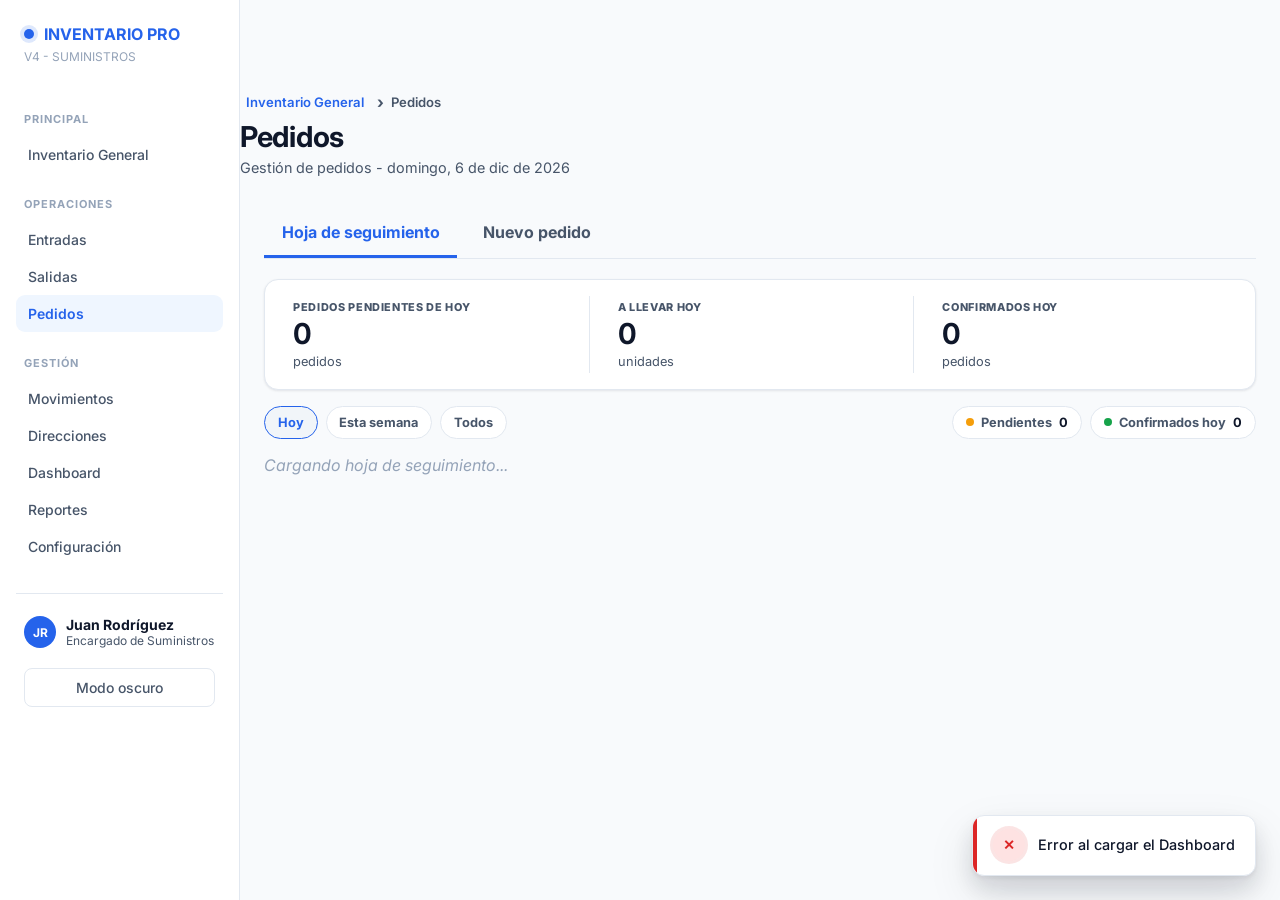
==== commit d6f55d81: "Add modal editar articulo, drag and drop base y orden de pestanas" ====
--- a/frontend/index.html
+++ b/frontend/index.html
@@ -8,31 +8,11 @@
     <!-- ========================================== -->
     <!-- INVENTARIO PRO — ESTRUCTURA HTML           -->
     <!-- ========================================== -->
-    <!-- ÍNDICE DE CONTENIDO:                       -->
-    <!-- 01. HEAD — Metadatos, favicon y tema       -->
-    <!-- 02. SIDEBAR — Navegación lateral           -->
-    <!-- 03. CONTENIDO PRINCIPAL                    -->
-    <!-- 04. PÁGINA — Inventario general            -->
-    <!-- 05. PÁGINA — Entradas                      -->
-    <!-- 06. PÁGINA — Salidas                       -->
-    <!-- 07. PÁGINA — Movimientos                   -->
-    <!-- 08. PÁGINA — Direcciones                   -->
-    <!-- 09. PÁGINA — Dashboard                     -->
-    <!-- 10. PÁGINA — Relevamiento                  -->
-    <!-- 11. PÁGINA — Pedidos                       -->
-    <!-- 12. PÁGINAS — Reportes y configuración     -->
-    <!-- 13. TOAST Y CARTEL DE ACCIÓN               -->
-    <!-- 14. MODAL — Nueva dirección                -->
-    <!-- 15. MODAL — Nuevo artículo                 -->
-    <!-- 16. SCRIPTS                                -->
-    <!-- ========================================== -->
     
-    <!-- ★ Favicon (Cubo con check) -->
     <link rel="icon" href="data:image/svg+xml,<svg xmlns=%22http://www.w3.org/2000/svg%22 viewBox=%220 0 100 100%22><rect width=%22100%22 height=%22100%22 rx=%2220%22 fill=%22%232563eb%22/><path fill=%22%23fff%22 d=%22M50 20l30 17-30 17-30-17zM20 46l27 15.5V87L20 71zM80 46 53 61.5V87l27-16z%22/><path d=%22M41 37l6 6 12-12%22 fill=%22none%22 stroke=%22%232563eb%22 stroke-width=%226%22 stroke-linecap=%22round%22 stroke-linejoin=%22round%22/></svg>">
 
     <link rel="stylesheet" href="css/style.css">
     <script>
-        // Anti-FOUC: aplicar el tema ANTES de que se renderice el body
         (function() {
             try {
                 var tema = localStorage.getItem('inventario-tema');
@@ -45,44 +25,18 @@
             }
         })();
     </script>
-    <!-- ═══ MIGAS DE PAN (breadcrumb) — estilos autónomos, usan tus variables si existen ═══ -->
     <style>
-        .breadcrumb {
-            display: flex;
-            align-items: center;
-            flex-wrap: wrap;
-            gap: 0.45rem;
-            font-size: 0.82rem;
-            margin-bottom: 0.45rem;
-        }
-        .breadcrumb a {
-            color: var(--accent, #2563eb);
-            text-decoration: none;
-            font-weight: 600;
-            padding: 2px 6px;
-            border-radius: 6px;
-        }
-        .breadcrumb a:hover {
-            background: var(--accent-soft, #eff6ff);
-            text-decoration: underline;
-        }
-        .breadcrumb-separador {
-            color: var(--text-muted, #94a3b8);
-            font-weight: 700;
-            user-select: none;
-        }
-        .breadcrumb-actual {
-            color: var(--text-muted, #64748b);
-            font-weight: 600;
-        }
+        .breadcrumb { display: flex; align-items: center; flex-wrap: wrap; gap: 0.45rem; font-size: 0.82rem; margin-bottom: 0.45rem; }
+        .breadcrumb a { color: var(--accent, #2563eb); text-decoration: none; font-weight: 600; padding: 2px 6px; border-radius: 6px; }
+        .breadcrumb a:hover { background: var(--accent-soft, #eff6ff); text-decoration: underline; }
+        .breadcrumb-separador { color: var(--text-muted, #94a3b8); font-weight: 700; user-select: none; }
+        .breadcrumb-actual { color: var(--text-muted, #64748b); font-weight: 600; }
     </style>
 </head>
 <body>
 <div class="app-layout">
 
-    <!-- ========================================== -->
-    <!-- SIDEBAR                                     -->
-    <!-- ========================================== -->
+    <!-- SIDEBAR -->
     <aside class="sidebar" id="sidebar">
         <div class="sidebar-brand">
             <div class="sidebar-logo">
@@ -94,13 +48,15 @@
         <nav class="sidebar-nav">
             <section class="sidebar-nav-group">
                 <h2 class="sidebar-section-title">Principal</h2>
-                <a href="#" class="sidebar-link is-active" data-page="inventario">Inventario General</a>
+                <!-- ★ Cambio: Se sacó is-active de inventario -->
+                <a href="#" class="sidebar-link" data-page="inventario">Inventario General</a>
             </section>
             <section class="sidebar-nav-group">
                 <h2 class="sidebar-section-title">Operaciones</h2>
                 <a href="#" class="sidebar-link" data-page="entradas">Entradas</a>
                 <a href="#" class="sidebar-link" data-page="salidas">Salidas</a>
-                <a href="#" class="sidebar-link" data-page="pedidos">Pedidos</a>
+                <!-- ★ Cambio: Se agregó is-active a pedidos -->
+                <a href="#" class="sidebar-link is-active" data-page="pedidos">Pedidos</a>
             </section>
             <section class="sidebar-nav-group">
                 <h2 class="sidebar-section-title">Gestión</h2>
@@ -123,13 +79,12 @@
         </div>
     </aside>
 
-    <!-- ========================================== -->
-    <!-- CONTENIDO PRINCIPAL                        -->
-    <!-- ========================================== -->
+    <!-- CONTENIDO PRINCIPAL -->
     <main class="main-content" style="padding: 0;">
 
         <!-- ============ PÁGINA: INVENTARIO GENERAL ============ -->
-        <div id="pagina-inventario" class="pagina activa">
+        <!-- ★ Cambio: Se sacó la clase 'activa' -->
+        <div id="pagina-inventario" class="pagina">
             <div class="page-header">
                 <h1>Inventario General</h1>
                 <p class="fecha-hoy">Gestión de artículos y stock</p>
@@ -209,19 +164,17 @@
                             <input type="date" id="fechaEntrada" required>
                         </div>
                         <div class="form-group">
-    <label for="proveedor">PROVEEDOR</label>
-    <input type="text" id="proveedor" placeholder="Nombre del proveedor">
-</div>
-
-<div class="form-group">
-    <label for="factura">N° FACTURA / REMITO PROVEEDOR</label>
-    <input type="text" id="factura" placeholder="Ej: FAC-00234">
-</div>
-
-<div class="form-group">
-    <label for="tipoCompra">TIPO DE ORDEN DE COMPRA</label>
-    <input type="text" id="tipoCompra" placeholder="Ej: Orden de Compra, Compra Directa...">
-</div>
+                            <label for="proveedor">PROVEEDOR</label>
+                            <input type="text" id="proveedor" placeholder="Nombre del proveedor">
+                        </div>
+                        <div class="form-group">
+                            <label for="factura">N° FACTURA / REMITO PROVEEDOR</label>
+                            <input type="text" id="factura" placeholder="Ej: FAC-00234">
+                        </div>
+                        <div class="form-group">
+                            <label for="tipoCompra">TIPO DE ORDEN DE COMPRA</label>
+                            <input type="text" id="tipoCompra" placeholder="Ej: Orden de Compra, Compra Directa...">
+                        </div>
                         <div class="form-group">
                             <label for="observaciones">OBSERVACIONES</label>
                             <textarea id="observaciones" rows="3" placeholder="Notas adicionales..."></textarea>
@@ -277,19 +230,19 @@
                             <input type="hidden" id="articuloIdSalida" value="">
                         </div>
                        <div class="form-group" id="grupoCantidadSalida">
-    <div id="avisoPresentacionSalida" class="aviso-presentacion" hidden>
-        Stock actual: <span id="textoStockActualSalida"></span>
-    </div>
-    <label for="cantidadUnidadesSalida">CANTIDAD *</label>
-    <div style="display: flex; gap: 0.8rem; align-items: center;">
-        <input type="number" id="cantidadUnidadesSalida" min="1" value="1" required style="flex: 1;">
-        <select id="selectTipoSalida" style="width: auto; min-width: 120px; display: none;">
-            <option value="unidad">Unidades</option>
-            <option value="pack" id="optPackSalida">Pack</option>
-        </select>
-    </div>
-    <input type="hidden" id="cantidadSalida" value="1">
-</div>
+                            <div id="avisoPresentacionSalida" class="aviso-presentacion" hidden>
+                                Stock actual: <span id="textoStockActualSalida"></span>
+                            </div>
+                            <label for="cantidadUnidadesSalida">CANTIDAD *</label>
+                            <div style="display: flex; gap: 0.8rem; align-items: center;">
+                                <input type="number" id="cantidadUnidadesSalida" min="1" value="1" required style="flex: 1;">
+                                <select id="selectTipoSalida" style="width: auto; min-width: 120px; display: none;">
+                                    <option value="unidad">Unidades</option>
+                                    <option value="pack" id="optPackSalida">Pack</option>
+                                </select>
+                            </div>
+                            <input type="hidden" id="cantidadSalida" value="1">
+                        </div>
                         <div class="form-group">
                             <label for="fechaSalida">FECHA *</label>
                             <input type="date" id="fechaSalida" required>
@@ -354,7 +307,6 @@
             </div>
 
             <div style="padding: 0 1.5rem;">
-
                 <div class="toolbar-movimientos">
                     <div class="toolbar-left">
                         <div class="buscador-inventario">
@@ -391,7 +343,6 @@
             </div>
 
             <div style="padding: 0 1.5rem;">
-
                 <div class="toolbar-inventario">
                     <div class="toolbar-left">
                         <div class="buscador-inventario">
@@ -424,7 +375,6 @@
                         <p class="placeholder">Seleccioná una dirección del ranking</p>
                     </div>
                 </div>
-
             </div>
         </div>
 
@@ -441,7 +391,6 @@
             </div>
 
             <div style="padding: 0 1.5rem;">
-
                 <div class="dashboard-tarjetas">
                     <div class="dashboard-tarjeta">
                         <div class="dashboard-tarjeta-icono">📦</div>
@@ -524,7 +473,6 @@
                         <p class="placeholder">Cargando...</p>
                     </div>
                 </div>
-
             </div>
         </div>
 
@@ -544,7 +492,6 @@
                 <div class="relevamiento-form">
                     <h2>Registrar relevamiento</h2>
                     <form id="formRelevamiento">
-
                         <div class="form-group buscador-articulo-group">
                             <label for="inputArticuloRelevamiento">ARTÍCULO *</label>
                             <div class="buscador-wrapper">
@@ -596,7 +543,8 @@
         </div>
 
         <!-- ============ PÁGINA: PEDIDOS ============ -->
-        <div id="pagina-pedidos" class="pagina">
+        <!-- ★ Cambio: Se agregó la clase 'activa' acá -->
+        <div id="pagina-pedidos" class="pagina activa">
             <div class="page-header">
                 <div class="breadcrumb">
                     <a href="#" onclick="navegarAPagina('inventario'); return false;">Inventario General</a>
@@ -607,11 +555,13 @@
                 <p class="fecha-hoy">Gestión de pedidos - <span id="fechaActualPedidos"></span></p>
             </div>
             <div class="pedidos-contenido">
+                <!-- ★ Pestañas en el orden solicitado -->
                 <div class="pedidos-tabs" role="tablist" aria-label="Secciones de pedidos">
+                    <button type="button" class="pedidos-tab activo" id="tabSeguimientoPedidos" role="tab" aria-selected="true" aria-controls="pedidosTabSeguimiento" data-tab-pedidos="seguimiento">Hoja de seguimiento</button>
                     <button type="button" class="pedidos-tab" id="tabNuevoPedido" role="tab" aria-selected="false" aria-controls="pedidosTabNuevo" data-tab-pedidos="nuevo">Nuevo pedido</button>
-                    <button type="button" class="pedidos-tab activo" id="tabSeguimientoPedidos" role="tab" aria-selected="true" aria-controls="pedidosTabSeguimiento" data-tab-pedidos="seguimiento">Hoja de seguimiento</button>
-                </div>
-
+                </div>
+
+                <!-- SECCIÓN NUEVO PEDIDO -->
                 <section id="pedidosTabNuevo" class="pedidos-tab-panel" role="tabpanel" aria-labelledby="tabNuevoPedido" hidden>
                     <div class="pedidos-grid">
                         <div class="pedidos-form">
@@ -665,6 +615,7 @@
                     </div>
                 </section>
 
+                <!-- SECCIÓN SEGUIMIENTO -->
                 <section id="pedidosTabSeguimiento" class="pedidos-tab-panel" role="tabpanel" aria-labelledby="tabSeguimientoPedidos">
                     <div class="pedidos-resumen-tira" aria-live="polite">
                         <div class="pedidos-resumen-item">
@@ -715,7 +666,7 @@
         </div>
         <!-- ★ FIN PEDIDOS -->
 
-        <!-- Otras páginas (placeholder) -->
+        <!-- OTRAS PÁGINAS -->
         <div id="pagina-reportes" class="pagina">
             <div class="page-header"><h1>Reportes</h1><p class="fecha-hoy">Generación</p></div>
             <p class="placeholder" style="padding:1.5rem;">Próximamente.</p>
@@ -728,17 +679,12 @@
     </main>
 </div>
 
-<!-- ========================================== -->
-<!-- TOAST - NOTIFICACIÓN FLOTANTE              -->
-<!-- ========================================== -->
+<!-- TOAST Y CARTEL -->
 <div id="toast" class="toast" role="alert" aria-live="polite">
     <div class="toast-icono">✓</div>
     <div class="toast-mensaje"></div>
 </div>
 
-<!-- ========================================== -->
-<!-- CARTEL DE ACCIÓN                            -->
-<!-- ========================================== -->
 <div id="cartelAccion" class="cartel-accion" role="status" aria-live="polite">
     <div class="cartel-icono" id="cartelIcono">✓</div>
     <div class="cartel-texto">
@@ -748,9 +694,7 @@
     <div class="cartel-progreso"></div>
 </div>
 
-<!-- ========================================== -->
-<!-- MODAL: AGREGAR NUEVA DIRECCIÓN             -->
-<!-- ========================================== -->
+<!-- MODAL DIRECCIÓN -->
 <div id="modalNuevaDireccion" class="modal-overlay" style="display: none;">
     <div class="modal-contenido">
         <div class="modal-header">
@@ -786,9 +730,7 @@
     </div>
 </div>
 
-<!-- ========================================== -->
-<!-- MODAL: NUEVO ARTÍCULO                      -->
-<!-- ========================================== -->
+<!-- MODAL NUEVO ARTÍCULO -->
 <div id="modalNuevoArticulo" class="modal-overlay" style="display:none;">
     <div class="modal-contenido">
         <div class="modal-header">
@@ -796,13 +738,10 @@
             <button type="button" class="modal-cerrar" id="cerrarModalArticulo">✕</button>
         </div>
         <div class="modal-body">
-            <!-- Nombre -->
             <div class="form-group">
                 <label for="nuevoArtNombre">NOMBRE *</label>
                 <input type="text" id="nuevoArtNombre" placeholder="Ej: Libreta A4">
             </div>
-
-            <!-- Categoría + Emoji -->
             <div style="display:grid; grid-template-columns: 2fr 1fr; gap:1rem;">
                 <div class="form-group">
                     <label for="nuevoArtCategoria">CATEGORÍA *</label>
@@ -814,8 +753,6 @@
                     <input type="text" id="nuevoArtImagen" value="📦" maxlength="8" style="text-align:center; font-size:1.4rem;">
                 </div>
             </div>
-
-            <!-- Presentación -->
             <div style="display:grid; grid-template-columns: 2fr 1fr; gap:1rem;">
                 <div class="form-group">
                     <label for="nuevoArtUnidad">UNIDAD DE MEDIDA *</label>
@@ -836,8 +773,6 @@
             <p id="nuevoArtEquivalencia" style="font-size:0.8rem; color:var(--text-muted); margin-top:-0.8rem; margin-bottom:1rem;">
                 1 Unidad = 1 unidad
             </p>
-
-            <!-- Cantidad que ingresa (solo en modo entrada) -->
             <div id="nuevoArtBloqueCantidad">
                 <div class="form-group">
                     <label for="nuevoArtCantidad">CANTIDAD QUE INGRESA *</label>
@@ -846,21 +781,10 @@
                         <span id="nuevoArtCantidadUnidad" style="color:var(--text-muted); font-size:0.9rem;">unidades</span>
                     </div>
                 </div>
-
-                <div id="nuevoArtTotalCaja" style="
-                    padding: 0.75rem 1rem;
-                    background: var(--accent-soft);
-                    border-left: 3px solid var(--accent);
-                    border-radius: 6px;
-                    margin-bottom: 1.25rem;
-                    font-size: 0.9rem;
-                    color: var(--text);
-                ">
+                <div id="nuevoArtTotalCaja" style="padding: 0.75rem 1rem; background: var(--accent-soft); border-left: 3px solid var(--accent); border-radius: 6px; margin-bottom: 1.25rem; font-size: 0.9rem; color: var(--text);">
                     <strong>📦 Ingresarán 1 unidad</strong>
                 </div>
             </div>
-
-            <!-- Stock mínimos -->
             <div style="display:grid; grid-template-columns: 1fr 1fr; gap:1rem;">
                 <div class="form-group">
                     <label for="nuevoArtStockMin">STOCK MÍNIMO</label>
@@ -871,20 +795,15 @@
                     <input type="number" id="nuevoArtStockCritico" value="0" min="0">
                 </div>
             </div>
-
-            <!-- Observaciones -->
             <div class="form-group">
                 <label for="nuevoArtObservaciones">OBSERVACIONES</label>
                 <textarea id="nuevoArtObservaciones" rows="2" placeholder="Notas (opcional)..."></textarea>
             </div>
-
-            <!-- Aviso de entrada (solo cuando viene de Entradas) -->
             <div id="nuevoArtAvisoEntrada" style="display:none; padding:0.8rem; background:var(--accent-soft); border-left:3px solid var(--accent); border-radius:6px; margin-top:0.5rem;">
                 <p style="font-size:0.82rem; color:var(--text-muted); margin:0;">
                     📦 Al guardar también se registrará la entrada al stock.
                 </p>
             </div>
-
             <p class="modal-error" id="nuevoArtError"></p>
         </div>
         <div class="modal-footer">
@@ -894,15 +813,83 @@
     </div>
 </div>
 
-<!-- ================ SCRIPTS ================ -->
+<!-- MODAL EDITAR ARTÍCULO -->
+<div id="modalEditarArticulo" class="modal-overlay" style="display:none;">
+    <div class="modal-contenido">
+        <div class="modal-header">
+            <h3>Editar artículo</h3>
+            <button type="button" class="modal-cerrar" onclick="document.getElementById('modalEditarArticulo').style.display='none'">✕</button>
+        </div>
+        <div class="modal-body">
+            <input type="hidden" id="editArtId">
+            <div class="form-group">
+                <label>NOMBRE *</label>
+                <input type="text" id="editArtNombre" placeholder="Ej: Libreta A4">
+            </div>
+            
+            <div style="display:grid; grid-template-columns: 2fr 1fr; gap:1rem;">
+                <div class="form-group">
+                    <label>CATEGORÍA *</label>
+                    <input type="text" id="editArtCategoria" list="listaCategorias">
+                </div>
+                <div class="form-group">
+                    <label>UNIDAD DE MEDIDA *</label>
+                    <select id="editArtUnidad">
+                        <option value="Unidad">Unidad</option>
+                        <option value="Caja">Caja</option>
+                        <option value="Pack">Pack</option>
+                        <option value="Resma">Resma</option>
+                        <option value="Frasco">Frasco</option>
+                        <option value="Docena">Docena</option>
+                    </select>
+                </div>
+            </div>
+
+            <div style="display:grid; grid-template-columns: 1fr 1fr; gap:1rem;">
+                <div class="form-group">
+                    <label>MULTIPLICADOR *</label>
+                    <input type="number" id="editArtMultiplicador" min="1" value="1">
+                </div>
+                <div class="form-group">
+                    <label>STOCK MÍNIMO</label>
+                    <input type="number" id="editArtStockMin" min="0" value="0">
+                </div>
+            </div>
+
+            <!-- SECCIÓN FOTO -->
+            <div class="form-group" style="background: var(--bg-hover); padding: 10px; border-radius: 8px; border: 1px dashed var(--border);">
+                <label>FOTO DEL ARTÍCULO</label>
+                <div style="display:flex; align-items:center; gap: 10px; margin-bottom: 10px;">
+                    <div id="editArtImagenPreview" style="width: 50px; height: 50px; border-radius: 6px; background: var(--bg-card); display: flex; align-items: center; justify-content: center; font-size: 1.5rem; overflow: hidden;">
+                        📦
+                    </div>
+                    <div style="flex: 1;">
+                        <input type="file" id="editArtImagenFile" accept="image/*" capture="environment" style="font-size: 0.85rem; width: 100%;">
+                        <p style="font-size: 0.75rem; color: var(--text-muted); margin-top: 4px;">Sacá una foto o subí una imagen (se achicará automáticamente).</p>
+                    </div>
+                </div>
+            </div>
+
+            <div class="form-group">
+                <label>OBSERVACIONES</label>
+                <textarea id="editArtObservaciones" rows="2"></textarea>
+            </div>
+            <p class="modal-error" id="editArtError" style="color: red;"></p>
+        </div>
+        <div class="modal-footer">
+            <button type="button" class="btn-cancelar" onclick="document.getElementById('modalEditarArticulo').style.display='none'">Cancelar</button>
+            <button type="button" class="btn-guardar" id="btnGuardarEdicionArticulo" onclick="guardarEdicionArticulo()">Guardar cambios</button>
+        </div>
+    </div>
+</div>
+
+<!-- SCRIPTS -->
 <script src="js/Config.js"></script>
 <script src="js/services/ApiService.js"></script>
 <script src="js/services/ArticulosService.js"></script>
 <script src="js/sidebar.js"></script>
 <script src="js/script.js"></script>
 
-<!-- Respaldo de navegación para las migas: si tu PASO 1 ya definió
-     navegarAPagina() en script.js o sidebar.js, este bloque no pisa nada -->
 <script>
     if (typeof window.navegarAPagina !== 'function') {
         window.navegarAPagina = function (pagina) {
@@ -913,4 +900,4 @@
 </script>
 
 </body>
-</html>
+</html>
--- a/frontend/css/style.css
+++ b/frontend/css/style.css
@@ -1198,19 +1198,33 @@
 
 .btn-exportar {
     padding: 0.6rem 1.2rem;
-    border: 1px solid var(--border);
-    background: var(--bg-card);
-    color: var(--text);
+    border: none;
+    background: var(--accent);
+    color: #ffffff;
     border-radius: 8px;
     cursor: pointer;
     font-size: 0.9rem;
+    font-weight: 600;
     font-family: inherit;
-    transition: all 0.2s;
+    transition: background 0.2s, box-shadow 0.2s, transform 0.2s;
 }
 
 .btn-exportar:hover {
+    background: var(--accent-hover);
+    box-shadow: 0 3px 8px rgba(37, 99, 235, 0.18);
+    transform: translateY(-1px);
+}
+
+#pagina-inventario .btn-exportar {
+    border: 1px solid var(--accent-border);
+    background: var(--accent-soft);
+    color: var(--accent);
+}
+
+#pagina-inventario .btn-exportar:hover {
     border-color: var(--accent);
-    color: var(--accent);
+    background: var(--accent);
+    color: #ffffff;
 }
 
 .btn-nuevo {
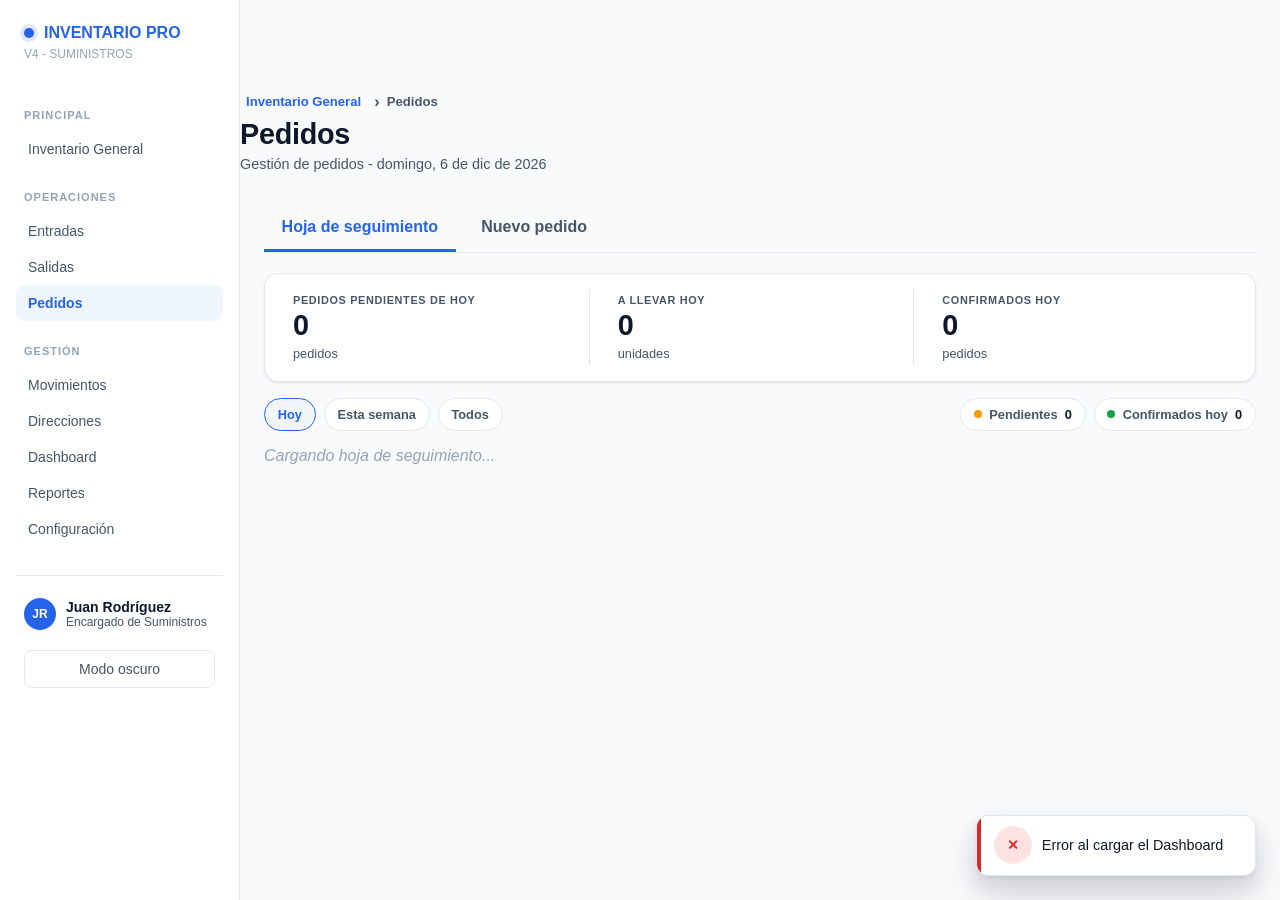
==== commit 3f8abce6: "SECURITY/FIX: XSS fixes, CSP header, Dropdown memory leak & race condition fixes TAREA 1 - Fix XSS (" ====
--- a/frontend/index.html
+++ b/frontend/index.html
@@ -5,10 +5,13 @@
     <meta name="viewport" content="width=device-width, initial-scale=1.0">
     <title>InventarioPro</title>
 
+    <!-- CSP: Bloquea scripts maliciosos y restringe orígenes permitidos -->
+    <meta http-equiv="Content-Security-Policy" content="default-src 'self'; img-src 'self' data: https://raw.githubusercontent.com https://*.googleusercontent.com; script-src 'self' 'unsafe-inline'; style-src 'self' 'unsafe-inline' https://fonts.googleapis.com;">
+
     <!-- ========================================== -->
     <!-- INVENTARIO PRO — ESTRUCTURA HTML           -->
     <!-- ========================================== -->
-    
+
     <link rel="icon" href="data:image/svg+xml,<svg xmlns=%22http://www.w3.org/2000/svg%22 viewBox=%220 0 100 100%22><rect width=%22100%22 height=%22100%22 rx=%2220%22 fill=%22%232563eb%22/><path fill=%22%23fff%22 d=%22M50 20l30 17-30 17-30-17zM20 46l27 15.5V87L20 71zM80 46 53 61.5V87l27-16z%22/><path d=%22M41 37l6 6 12-12%22 fill=%22none%22 stroke=%22%232563eb%22 stroke-width=%226%22 stroke-linecap=%22round%22 stroke-linejoin=%22round%22/></svg>">
 
     <link rel="stylesheet" href="css/style.css">
--- a/frontend/css/style.css
+++ b/frontend/css/style.css
@@ -1198,33 +1198,19 @@
 
 .btn-exportar {
     padding: 0.6rem 1.2rem;
-    border: none;
-    background: var(--accent);
-    color: #ffffff;
+    border: 1px solid var(--border);
+    background: var(--bg-card);
+    color: var(--text);
     border-radius: 8px;
     cursor: pointer;
     font-size: 0.9rem;
-    font-weight: 600;
     font-family: inherit;
-    transition: background 0.2s, box-shadow 0.2s, transform 0.2s;
+    transition: all 0.2s;
 }
 
 .btn-exportar:hover {
-    background: var(--accent-hover);
-    box-shadow: 0 3px 8px rgba(37, 99, 235, 0.18);
-    transform: translateY(-1px);
-}
-
-#pagina-inventario .btn-exportar {
-    border: 1px solid var(--accent-border);
-    background: var(--accent-soft);
+    border-color: var(--accent);
     color: var(--accent);
-}
-
-#pagina-inventario .btn-exportar:hover {
-    border-color: var(--accent);
-    background: var(--accent);
-    color: #ffffff;
 }
 
 .btn-nuevo {
@@ -3098,4 +3084,198 @@
 }
 .btn-detalle.primario:hover {
     background: var(--accent-hover);
+}
+
+/* ============================================================
+   FIX DE ESPACIADO - MOVIMIENTOS Y TABLAS
+   ============================================================ */
+
+/* 1. Barra de herramientas: distribuye buscador a la izquierda y botón a la derecha */
+.toolbar-movimientos {
+    display: flex;
+    justify-content: space-between;
+    align-items: center;
+    flex-wrap: wrap; /* Si la pantalla es chica, se acomoda solo */
+    gap: 1rem;
+    margin-bottom: 1.5rem;
+}
+
+.toolbar-movimientos .toolbar-left {
+    display: flex;
+    align-items: center;
+    gap: 1rem;
+    flex-wrap: wrap;
+    flex: 1; /* Ocupa el espacio disponible */
+}
+
+.toolbar-movimientos .toolbar-right {
+    display: flex;
+    align-items: center;
+    gap: 1rem;
+}
+
+/* 2. Tabla: más aire en las celdas */
+.inventario-tabla {
+    width: 100%;
+    border-collapse: collapse;
+}
+
+.inventario-tabla th {
+    padding: 1rem 1.25rem; /* Más espacio vertical y horizontal en títulos */
+    text-align: left;
+    font-size: 0.75rem;
+    font-weight: 700;
+    color: var(--text-muted, #64748b);
+    text-transform: uppercase;
+    letter-spacing: 0.05em;
+    border-bottom: 2px solid var(--border, #e2e8f0);
+    white-space: nowrap; /* Evita que "FECHA" o "CANTIDAD" se partan en dos líneas */
+}
+
+.inventario-tabla td {
+    padding: 1.25rem 1.25rem; /* Más espacio en cada fila */
+    vertical-align: middle;
+    border-bottom: 1px solid var(--border, #e2e8f0);
+    line-height: 1.5; /* Mejora la lectura de textos largos como las direcciones */
+    font-size: 0.9rem;
+}
+
+/* 3. Ajustes específicos para que no se peguen los textos */
+.inventario-tabla td:last-child {
+    padding-right: 2rem; /* Aire extra en el borde derecho para el "Detalle" */
+}
+
+/* Evita que la fecha y cantidad se rompan en varias líneas */
+.inventario-tabla td:nth-child(1),
+.inventario-tabla td:nth-child(4) {
+    white-space: nowrap;
+}
+
+/* Mejora el look de las filas al pasar el mouse */
+.inventario-tabla tbody tr {
+    transition: background-color 0.2s ease;
+}
+
+.inventario-tabla tbody tr:hover {
+    background-color: var(--bg-hover, #f8fafc);
+}
+
+/* ============================================================
+   ACCIONES DROPDOWN (menú 3 puntitos)
+   ============================================================ */
+.acciones-wrapper {
+    position: relative;
+    display: inline-block;
+}
+
+.btn-mas-acciones {
+    background: none;
+    border: none;
+    cursor: pointer;
+    font-size: 1.2rem;
+    line-height: 1;
+    padding: 0.25rem 0.5rem;
+    color: var(--text-muted);
+    border-radius: 4px;
+    transition: background-color 0.2s, color 0.2s;
+}
+
+.btn-mas-acciones:hover {
+    background-color: var(--bg-hover);
+    color: var(--text);
+}
+
+.menu-acciones-dropdown {
+    position: absolute;
+    top: 100%;
+    right: 0;
+    margin-top: 0.25rem;
+    background: var(--bg-card);
+    border: 1px solid var(--border);
+    border-radius: 8px;
+    box-shadow: 0 4px 12px rgba(0,0,0,0.15);
+    min-width: 180px;
+    z-index: 100;
+    display: none;
+    flex-direction: column;
+    overflow: hidden;
+}
+
+.menu-acciones-dropdown.visible {
+    display: flex;
+}
+
+.menu-acciones-dropdown button {
+    width: 100%;
+    padding: 0.75rem 1rem;
+    border: none;
+    background: none;
+    text-align: left;
+    font-size: 0.875rem;
+    color: var(--text);
+    cursor: pointer;
+    transition: background-color 0.15s;
+}
+
+.menu-acciones-dropdown button:hover {
+    background-color: var(--bg-hover);
+}
+
+.menu-acciones-dropdown button.btn-eliminar {
+    color: var(--danger);
+    border-top: 1px solid var(--border);
+}
+
+.menu-acciones-dropdown button.btn-eliminar:hover {
+    background-color: rgba(220, 38, 38, 0.1);
+}
+
+/* ============================================================
+   PRUEBA VISUAL - Ajustes de layout y tipografía
+   ============================================================ */
+
+/* 1. Contenedor tabla: ancho completo y scroll horizontal si hace falta */
+.inventario-tabla-wrapper {
+    width: 100%;
+    overflow-x: auto;
+    -webkit-overflow-scrolling: touch;
+}
+
+/* 2. Encabezado tabla: fondo gris oscuro / azul clarito y negrita */
+.inventario-tabla th {
+    background-color: #e2e8f0;
+    font-weight: 700;
+}
+
+/* 3. Tipografía global: Segoe UI */
+body {
+    font-family: 'Segoe UI', Tahoma, Geneva, Verdana, sans-serif;
+}
+
+/* ============================================================
+   RESPONSIVE - Tablet (Lenovo ~10") y Celular (iPhone 12)
+   ============================================================ */
+
+/* TABLETS: Entre 768px y 1024px */
+@media (max-width: 1024px) {
+    .sidebar { width: 240px; }
+    .inventario-tabla th, .inventario-tabla td { padding: 0.8rem; font-size: 0.9rem; }
+    .modal-contenido { width: 80%; max-height: 85vh; }
+    .entradas-wrapper, .salidas-wrapper { flex-direction: column; }
+}
+
+/* CELULARES: iPhone 12 y similares (< 480px) */
+@media (max-width: 480px) {
+    .inventario-tabla th:nth-child(4), .inventario-tabla td:nth-child(4) { display: none; }
+    body { font-size: 14px; }
+    .main-content { padding: 0 0.5rem !important; }
+    .page-header { padding: 1rem 0.5rem; }
+    .form-group input, .form-group select, .form-group textarea, .btn-submit {
+        min-height: 44px;
+        font-size: 16px;
+    }
+    .modal-contenido { width: 95%; max-height: 95vh; margin: 10px auto; }
+    .btn-mas-acciones { padding: 10px 14px; font-size: 1.5rem; }
+    .sidebar { position: fixed; left: -100%; transition: left 0.3s; z-index: 1000; }
+    .sidebar.open { left: 0; }
 }
